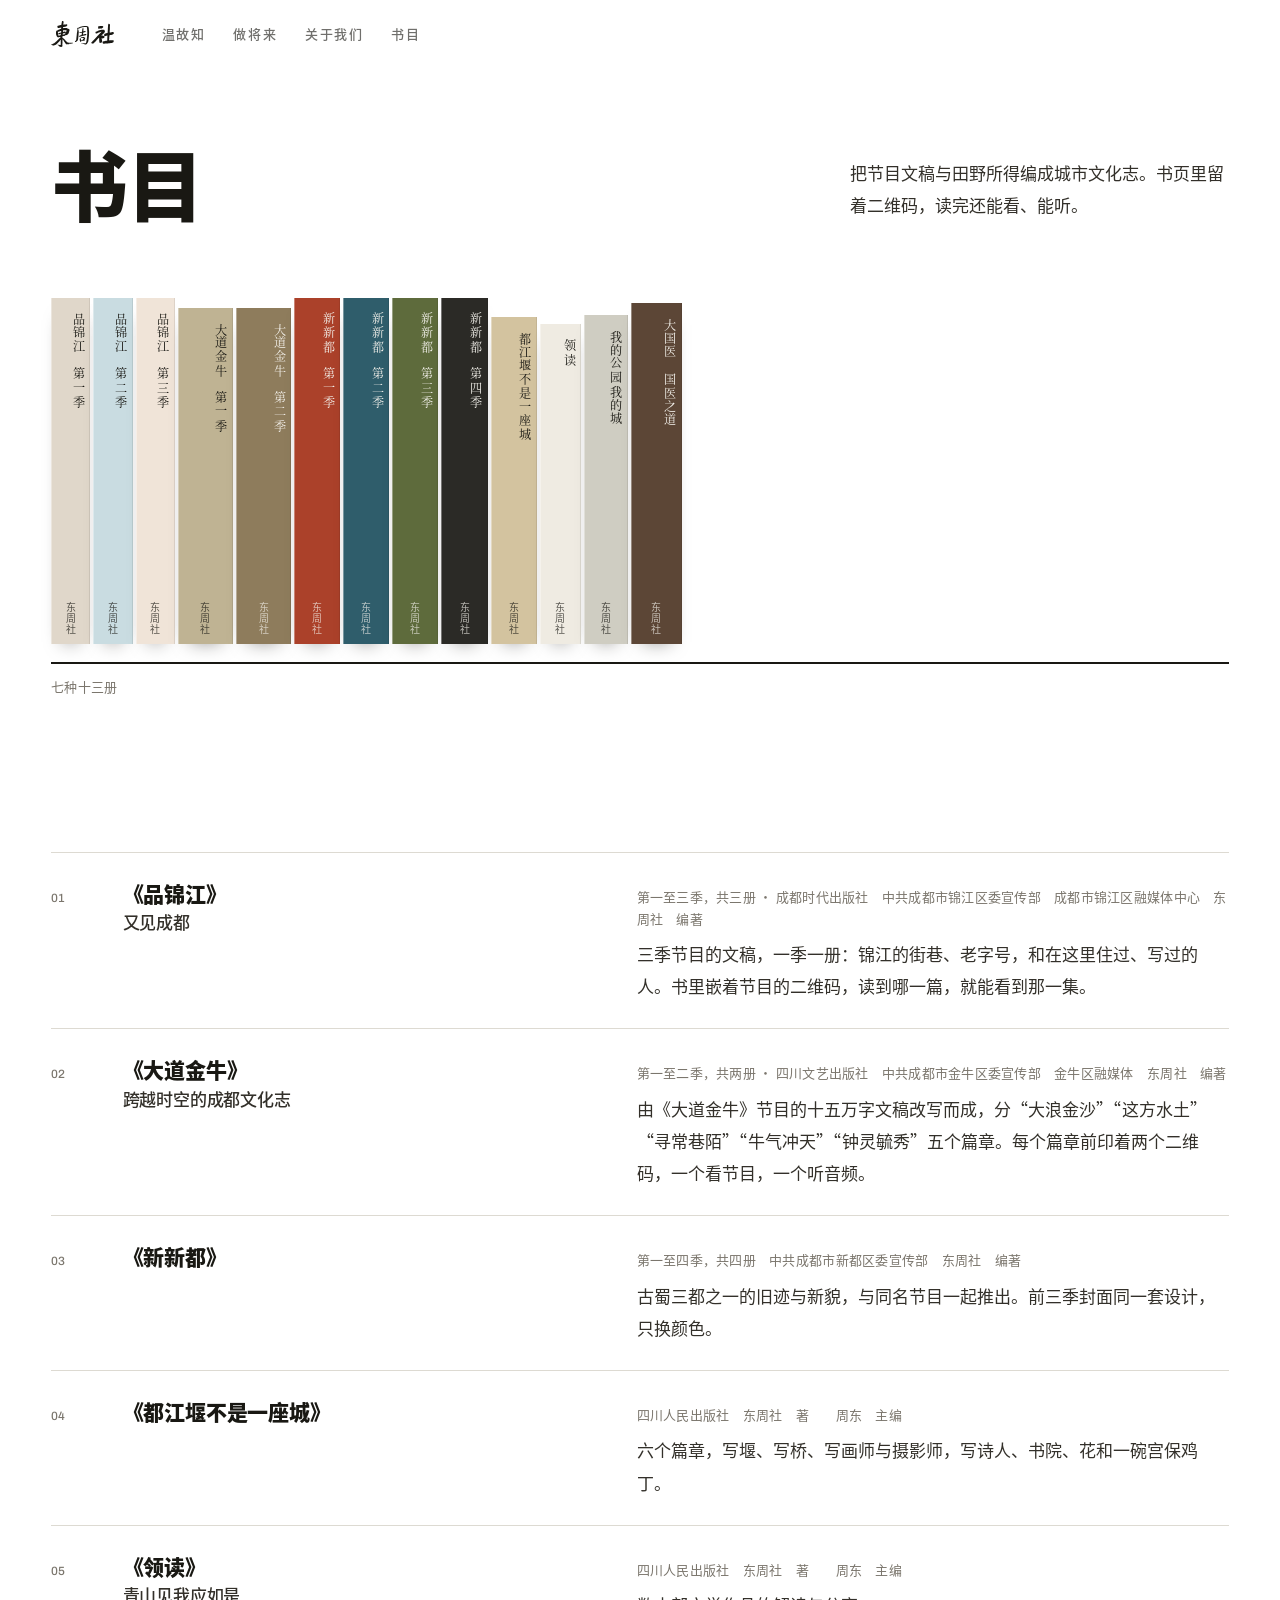
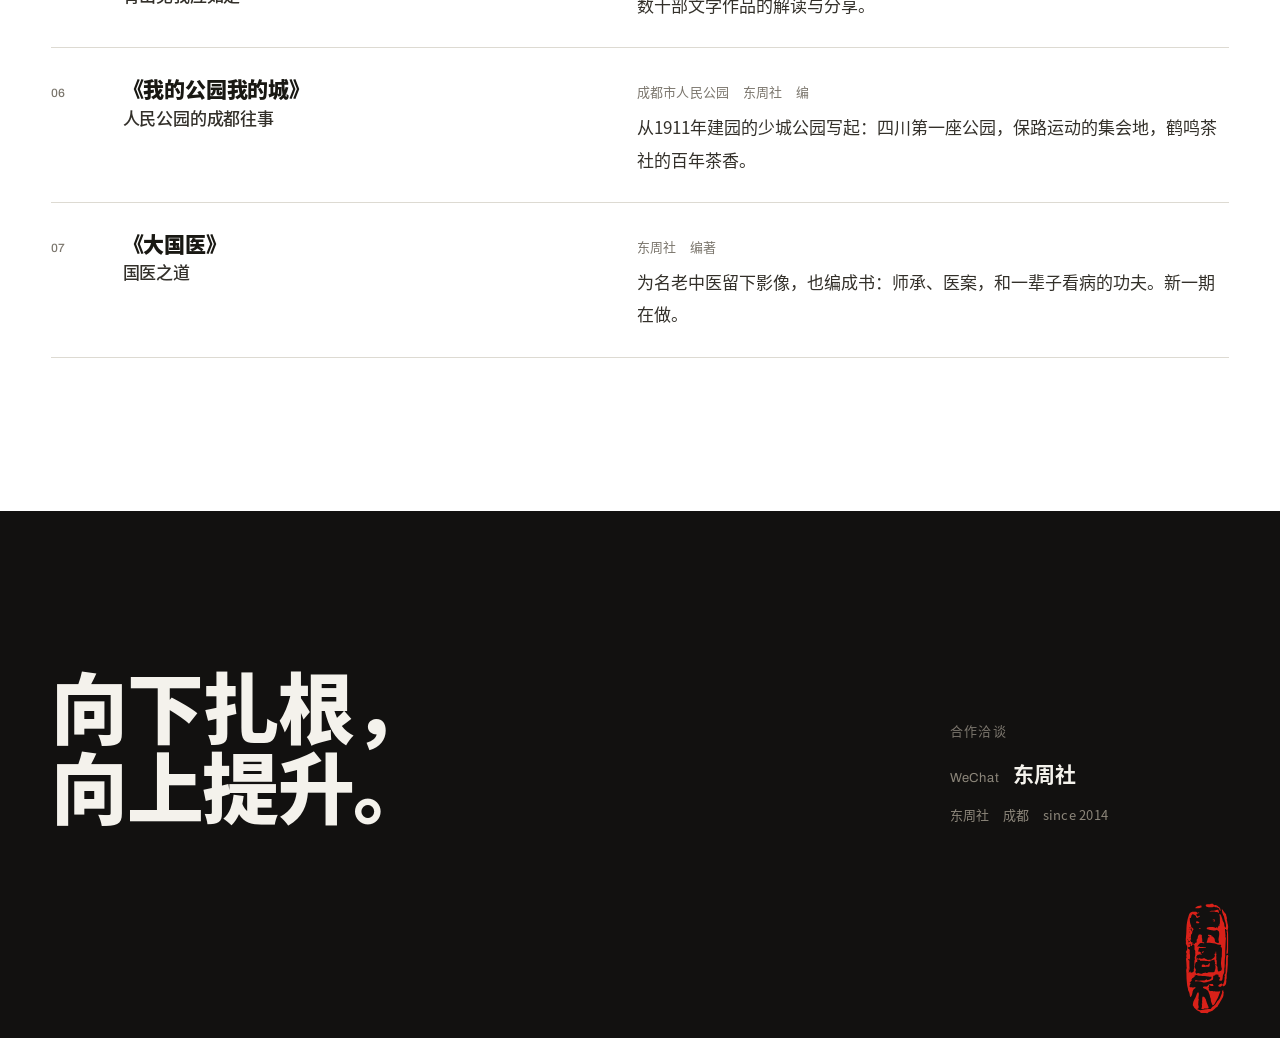
==== books.html @ 23a1ea49 "东周社网站" ====
<!doctype html>
<html lang="zh-Hans">
<head>
<meta charset="utf-8">
<meta name="viewport" content="width=device-width, initial-scale=1, viewport-fit=cover">
<meta name="robots" content="noindex, nofollow">
<meta name="theme-color" content="#FFFFFF">
<title>东周社 · 书目</title>
<meta name="description" content="东周社编著、出版的城市文化志与读本。">
<link rel="preload" href="assets/fonts/dzs-sans-900.woff2" as="font" type="font/woff2" crossorigin>
<link rel="preload" href="assets/fonts/dzs-sans-400.woff2" as="font" type="font/woff2" crossorigin>
<link rel="stylesheet" href="assets/css/bai.css">
<script>if (!matchMedia("(prefers-reduced-motion: reduce)").matches) document.documentElement.classList.add("m");</script>
<script src="assets/js/lenis.min.js" defer></script>
<script src="assets/js/bai.js" defer></script>
<script src="assets/js/lightbox.js" defer></script>
</head>
<body>
<a class="skip" href="#main">跳到正文</a>
<header class="nav" data-tone="light">
  <a class="nav__brand" href="index.html#top" aria-label="东周社，回到页首"><img src="assets/img/logo/dzs-zi.svg" alt="" width="77" height="32"></a>
  <nav class="nav__menu" aria-label="板块">
    <a href="index.html#wengu" data-to="wengu">温故知</a>
    <a href="index.html#zuo" data-to="zuo">做将来</a>
    <a href="index.html#about" data-to="about">关于我们</a>
    <a href="books.html" data-to="books" aria-current="true">书目</a>
  </nav>
</header>
<main id="main" class="page">
<header class="sh wrap"><h1 class="sh__title" data-split data-r>书目</h1><p class="sh__lead" data-r>把节目文稿与田野所得编成城市文化志。书页里留着二维码，读完还能看、能听。</p></header>
<div class="shelf wrap" data-r><div class="shelf__row"><a class="spine spine--ink" href="#b01" style="--c:#E0D7CA;--w:34;--h:300" title="品锦江　第一季"><span class="spine__title">品锦江　第一季</span><span class="spine__pub">东周社</span></a><a class="spine spine--ink" href="#b01" style="--c:#C9DCE1;--w:34;--h:300" title="品锦江　第二季"><span class="spine__title">品锦江　第二季</span><span class="spine__pub">东周社</span></a><a class="spine spine--ink" href="#b01" style="--c:#F0E4D8;--w:34;--h:300" title="品锦江　第三季"><span class="spine__title">品锦江　第三季</span><span class="spine__pub">东周社</span></a><a class="spine spine--ink" href="#b02" style="--c:#BFB393;--w:48;--h:292" title="大道金牛　第一季"><span class="spine__title">大道金牛　第一季</span><span class="spine__pub">东周社</span></a><a class="spine spine--paper" href="#b02" style="--c:#8E7C5C;--w:48;--h:292" title="大道金牛　第二季"><span class="spine__title">大道金牛　第二季</span><span class="spine__pub">东周社</span></a><a class="spine spine--paper" href="#b03" style="--c:#AB412A;--w:40;--h:300" title="新新都　第一季"><span class="spine__title">新新都　第一季</span><span class="spine__pub">东周社</span></a><a class="spine spine--paper" href="#b03" style="--c:#2F5D6B;--w:40;--h:300" title="新新都　第二季"><span class="spine__title">新新都　第二季</span><span class="spine__pub">东周社</span></a><a class="spine spine--paper" href="#b03" style="--c:#5E6B3C;--w:40;--h:300" title="新新都　第三季"><span class="spine__title">新新都　第三季</span><span class="spine__pub">东周社</span></a><a class="spine spine--paper" href="#b03" style="--c:#2B2A26;--w:40;--h:300" title="新新都　第四季"><span class="spine__title">新新都　第四季</span><span class="spine__pub">东周社</span></a><a class="spine spine--ink" href="#b04" style="--c:#D3C39F;--w:40;--h:284" title="都江堰不是一座城"><span class="spine__title">都江堰不是一座城</span><span class="spine__pub">东周社</span></a><a class="spine spine--ink" href="#b05" style="--c:#EFEBE2;--w:36;--h:278" title="领读"><span class="spine__title">领读</span><span class="spine__pub">东周社</span></a><a class="spine spine--ink" href="#b06" style="--c:#CFCDC2;--w:38;--h:286" title="我的公园我的城"><span class="spine__title">我的公园我的城</span><span class="spine__pub">东周社</span></a><a class="spine spine--paper" href="#b07" style="--c:#5C4636;--w:44;--h:296" title="大国医　国医之道"><span class="spine__title">大国医　国医之道</span><span class="spine__pub">东周社</span></a></div><p class="shelf__cap note">七种十三册</p></div>
<ol class="entries wrap"><li class="entry" id="b01" data-r>
  <p class="entry__no">01</p>
  <h2 class="entry__title">《品锦江》<span class="entry__sub">又见成都</span></h2>
  <div class="entry__text"><p class="note">第一至三季，共三册 · 成都时代出版社　中共成都市锦江区委宣传部　成都市锦江区融媒体中心　东周社　编著</p><p class="entry__body">三季节目的文稿，一季一册：锦江的街巷、老字号，和在这里住过、写过的人。书里嵌着节目的二维码，读到哪一篇，就能看到那一集。</p></div>
</li><li class="entry" id="b02" data-r>
  <p class="entry__no">02</p>
  <h2 class="entry__title">《大道金牛》<span class="entry__sub">跨越时空的成都文化志</span></h2>
  <div class="entry__text"><p class="note">第一至二季，共两册 · 四川文艺出版社　中共成都市金牛区委宣传部　金牛区融媒体　东周社　编著</p><p class="entry__body">由《大道金牛》节目的十五万字文稿改写而成，分“大浪金沙”“这方水土”“寻常巷陌”“牛气冲天”“钟灵毓秀”五个篇章。每个篇章前印着两个二维码，一个看节目，一个听音频。</p></div>
</li><li class="entry" id="b03" data-r>
  <p class="entry__no">03</p>
  <h2 class="entry__title">《新新都》</h2>
  <div class="entry__text"><p class="note">第一至四季，共四册　中共成都市新都区委宣传部　东周社　编著</p><p class="entry__body">古蜀三都之一的旧迹与新貌，与同名节目一起推出。前三季封面同一套设计，只换颜色。</p></div>
</li><li class="entry" id="b04" data-r>
  <p class="entry__no">04</p>
  <h2 class="entry__title">《都江堰不是一座城》</h2>
  <div class="entry__text"><p class="note">四川人民出版社　东周社　著　　周东　主编</p><p class="entry__body">六个篇章，写堰、写桥、写画师与摄影师，写诗人、书院、花和一碗宫保鸡丁。</p></div>
</li><li class="entry" id="b05" data-r>
  <p class="entry__no">05</p>
  <h2 class="entry__title">《领读》<span class="entry__sub">青山见我应如是</span></h2>
  <div class="entry__text"><p class="note">四川人民出版社　东周社　著　　周东　主编</p><p class="entry__body">数十部文学作品的解读与分享。</p></div>
</li><li class="entry" id="b06" data-r>
  <p class="entry__no">06</p>
  <h2 class="entry__title">《我的公园我的城》<span class="entry__sub">人民公园的成都往事</span></h2>
  <div class="entry__text"><p class="note">成都市人民公园　东周社　编</p><p class="entry__body">从1911年建园的少城公园写起：四川第一座公园，保路运动的集会地，鹤鸣茶社的百年茶香。</p></div>
</li><li class="entry" id="b07" data-r>
  <p class="entry__no">07</p>
  <h2 class="entry__title">《大国医》<span class="entry__sub">国医之道</span></h2>
  <div class="entry__text"><p class="note">东周社　编著</p><p class="entry__body">为名老中医留下影像，也编成书：师承、医案，和一辈子看病的功夫。新一期在做。</p></div>
</li></ol>
</main>
<footer class="end tone-ink" id="end" data-section="end" data-tone="dark">
  <div class="wrap end__grid">
    <p class="end__line" data-split data-r>向下扎根，<br>向上提升。</p>
    <div class="end__contact" data-r>
      <p class="reg__k">合作洽谈</p>
      <p class="end__wechat"><span class="latin">WeChat</span><b>东周社</b></p>
      <p class="note">东周社　成都　since 2014</p>
    </div>
    <img class="end__seal" src="assets/img/logo/dzs-seal.svg" alt="东周社印" width="337" height="852" data-r>
  </div>
</footer>
<template id="r-dufu"><div class="reader__text"><p class="latin sh__no">04</p><p class="reader__title">行走杜甫</p><p>沿着杜甫一生走过的路：长安、洛阳、秦州、同谷、成都、夔州，一直到湖湘。</p><p>周东带着自己读了多年的杜甫上路，让道路、地形、史料和路上遇见的人来回答他，有时也难住他。诗句在这里是证词，要拿到现场去对质。我们想遇见的，是一个还没有被写成“诗圣”的人：拖家带口，在乱世里找活路，一路走，一路写。</p></div></template>
<template id="r-mengchang"><div class="reader__text"><p class="latin sh__no">05</p><p class="reader__title">巴蜀人物志 · 第一部《孟昶》</p><p>一次讲一位巴蜀人物。人物和史料是真的，逐条分级；故事按戏来写。</p><p>广政二十七年（964）除夕，孟昶嫌学士拟的桃符词不够工整，亲笔写下这一副。后人常把它当作最早的一副春联。宋人修史时，这句过年的吉祥话成了亡国的谶语。剧就从这里开始：记录是谁写的。</p><p>正史里的孟昶是降王，是奢靡之君。我们想讲另一个孟昶：他没有拿百姓的性命去换一个王朝的体面。被押往汴梁那天，成都百姓沿路相送。</p><p class="reader__title">放弃需要勇气。</p></div></template>
<template id="r-zhoudong"><div class="reader__text"><p class="reader__title">周东</p><p>从警十年，在新闻媒体一线三十一载。上世纪九十年代初加入成都电视台，做过主持人、记者、编导与总制片人，参与创办《今晚800》《新闻背景》《平安成都》《红绿灯》等栏目。三十多年里，他在演播室与田野之间，与众多学者、作家、艺术家对谈。东周社做内容的方法，就从这里来。</p><p class="note">社会职务（选）：四川省人民政府文史研究馆特约研究院馆员 · 中国电视艺术家协会主持人专委会副会长 · 四川省传统文化促进会副会长 · 草堂书院特聘专家 · 成都阅读协会副会长 · 四川师范大学、四川传媒学院客座教授</p></div></template>
<dialog class="reader" aria-label="全文"><button class="reader__close" type="button" aria-label="关闭">×</button><div class="reader__content"></div></dialog>
<dialog class="lightbox" aria-label="大图">
  <div class="lightbox__stage"></div>
  <div class="lightbox__meta"><p class="lightbox__cap"></p><p class="lightbox__src note"></p><p class="lightbox__count latin"></p></div>
  <button class="lightbox__btn lightbox__close" type="button" aria-label="关闭">×</button>
  <button class="lightbox__btn lightbox__prev" type="button" aria-label="上一张">←</button>
  <button class="lightbox__btn lightbox__next" type="button" aria-label="下一张">→</button>
</dialog>
</body>
</html>
---- assets/css/bai.css ----
@font-face { font-family: "DZS Sans"; src: url("../fonts/dzs-sans-900.woff2") format("woff2"); font-weight: 900; font-display: swap; }
@font-face { font-family: "DZS Sans"; src: url("../fonts/dzs-sans-700.woff2") format("woff2"); font-weight: 700; font-display: swap; }
@font-face { font-family: "DZS Sans"; src: url("../fonts/dzs-sans-500.woff2") format("woff2"); font-weight: 500; font-display: swap; }
@font-face { font-family: "DZS Sans"; src: url("../fonts/dzs-sans-400.woff2") format("woff2"); font-weight: 400; font-display: swap; }
@font-face { font-family: "DZS Serif"; src: url("../fonts/dzs-serif-400.woff2") format("woff2"); font-weight: 400; font-display: swap; }
@font-face { font-family: "Archivo"; src: url("../fonts/archivo.woff2") format("woff2-variations"); font-weight: 100 900; font-stretch: 62% 125%; font-display: swap; }


:root {
  color-scheme: light;
  --bg: #FFFFFF; --bg-2: #F1F0EC; --ink: #191813; --ink-2: #33302A; --gray: #7B766D; --line: #DDDAD2;
  --zhu: #D14418; --zhu-2: #EE7A5C;
  --d-bg: #121110; --d-bg-2: #1C1A17; --d-fg: #F4F2EC; --d-fg-2: #C9C4B8; --d-gray: #8C867A; --d-line: #2E2B26;

  --sans: "DZS Sans", "Noto Sans SC", "PingFang SC", "Microsoft YaHei", system-ui, sans-serif;
  --serif: "DZS Serif", "Noto Serif SC", "Songti SC", serif;
  --latin: "Archivo", "Helvetica Neue", Arial, sans-serif;

  --fs-mega: clamp(3.5rem, 11vw, 11.5rem);
  --fs-huge: clamp(2.5rem, 6vw, 6rem);
  --fs-big: clamp(1.75rem, 3.2vw, 3.25rem);
  --fs-sub: clamp(1.125rem, 1rem + .4vw, 1.3125rem);
  --fs-body: 1.0625rem;
  --fs-note: .8125rem;

  --cols: 12; --gap: clamp(16px, 1.6vw, 24px); --edge: clamp(20px, 4vw, 64px);
  --sp: clamp(96px, 12vw, 176px); --sp-2: clamp(48px, 6vw, 96px); --sp-3: 24px;
  --nav-h: 68px;
  --ease: cubic-bezier(.22, .61, .24, 1); --ease-out: cubic-bezier(.16, 1, .3, 1); --ease-io: cubic-bezier(.76, 0, .24, 1);
}
*, *::before, *::after { box-sizing: border-box; }
html { -webkit-text-size-adjust: 100%; scroll-padding-top: var(--nav-h); }
body { margin: 0; background: var(--bg); color: var(--ink); font: var(--fs-body) / 1.9 var(--sans); -webkit-font-smoothing: antialiased; overflow-x: clip; }
h1, h2, h3, h4, p, figure, blockquote, ol, ul, dl, dd, dt { margin: 0; }
ol, ul { padding: 0; list-style: none; }
img, svg, picture { display: block; max-width: 100%; }
img { height: auto; }
button { font: inherit; color: inherit; background: none; border: 0; padding: 0; cursor: pointer; }
a { color: inherit; text-decoration: none; }
:focus-visible { outline: 2px solid var(--zhu); outline-offset: 3px; }
::selection { background: var(--zhu); color: #fff; }
.skip { position: fixed; left: 16px; top: 16px; z-index: 100; padding: 8px 16px; background: var(--zhu); color: #fff; transform: translateY(-200%); }
.skip:focus { transform: none; }
.wrap { width: min(100% - 2 * var(--edge), 1600px); margin-inline: auto; }
.g { display: grid; grid-template-columns: repeat(var(--cols), minmax(0, 1fr)); column-gap: var(--gap); }
.latin { font-family: var(--latin); font-variation-settings: "wdth" 100; letter-spacing: .06em; font-variant-numeric: tabular-nums; }
.hero__words, .sh__title, .idx__name, .place__name h3, .product__quote, .person__name, .space__title, .end__line, .ddq__title, .salon__title, .book__title { font-feature-settings: "halt"; text-spacing-trim: space-first; }
.note { font-size: var(--fs-note); line-height: 1.7; color: var(--gray); letter-spacing: .02em; }
.mark { font-size: var(--fs-note); font-weight: 500; letter-spacing: .12em; color: var(--zhu); }
.more { position: relative; display: inline-block; padding-bottom: 2px; font-size: var(--fs-note); font-weight: 500; letter-spacing: .1em; line-height: 1.6; white-space: nowrap; }
.more::after { content: "→"; margin-left: 8px; display: inline-block; transition: transform .4s var(--ease-out); }
.more:hover { color: var(--zhu); }
.more:hover::after { transform: translateX(6px); }
.more[aria-disabled="true"] { opacity: .4; pointer-events: none; }
.zoom { cursor: zoom-in; display: block; }


.tone-ink { background: var(--d-bg); color: var(--d-fg); }
.tone-ink .note { color: var(--d-gray); }
.tone-ink .more:hover, .tone-ink .mark { color: var(--zhu-2); }
.tone-ink ::selection { background: var(--zhu-2); color: var(--d-bg); }


.nav { position: fixed; left: 0; right: 0; top: 0; z-index: 80; height: var(--nav-h); padding-inline: var(--edge); display: flex; align-items: center; gap: 40px; color: var(--ink); transition: color .4s var(--ease), background-color .4s var(--ease); }
.nav::before { content: ""; position: absolute; inset: 0; z-index: -1; background: color-mix(in srgb, var(--bg) 82%, transparent); -webkit-backdrop-filter: blur(16px) saturate(1.2); backdrop-filter: blur(16px) saturate(1.2); opacity: 0; transition: opacity .4s var(--ease); }
.nav[data-scrolled="true"]::before { opacity: 1; }
.nav__brand img { height: 26px; width: auto; transition: filter .4s var(--ease), opacity .4s var(--ease); }
.nav[data-hero="true"] .nav__brand img { opacity: 0; }
.nav__menu { display: flex; gap: 28px; margin-left: 8px; }
.nav__menu a { font-size: var(--fs-note); font-weight: 500; letter-spacing: .12em; opacity: .62; transition: opacity .3s; }
.nav__menu a:hover, .nav__menu a[aria-current="true"] { opacity: 1; }
.nav[data-tone="dark"] { color: var(--d-fg); }
.nav[data-tone="dark"]::before { background: color-mix(in srgb, var(--d-bg) 80%, transparent); }
.nav[data-tone="dark"] .nav__brand img { filter: invert(94%) sepia(6%) saturate(301%) hue-rotate(5deg); }
@media (max-width: 720px) { .nav { gap: 16px; } .nav__menu { gap: 14px; } .nav__menu a { letter-spacing: .04em; } }


.m [data-r] { opacity: 0; transform: translateY(28px); transition: opacity .9s var(--ease-out), transform 1.1s var(--ease-out); transition-delay: calc(var(--i, 0) * 90ms); }
.m [data-r].in { opacity: 1; transform: none; }

.m [data-split] .ch { display: inline-block; transform: translateY(125%); transition: transform 1.1s var(--ease-out); transition-delay: calc(var(--i, 0) * 45ms + var(--d0, 0ms)); }
.m [data-split] .ln { display: block; clip-path: inset(-.2em -.6em -.1em -.1em); }
.m [data-split].in .ln { clip-path: none; transition: clip-path 0s 1.6s; }
.m [data-split].in .ch { transform: none; }


.hero { position: relative; min-height: 100svh; display: grid; grid-template-rows: 1fr auto; padding: calc(var(--nav-h) + 6vh) var(--edge) var(--sp-3); }
.hero__words { align-self: center; font-weight: 900; font-size: var(--fs-mega); line-height: 1.04; letter-spacing: -.02em; display: grid; }
.hero__words .w { display: block; }
.hero__words .w:nth-child(2) { padding-left: 1.05em; }
.hero__words em { font-style: normal; color: var(--zhu); }
.hero__foot { display: grid; grid-template-columns: minmax(0, 3fr) minmax(0, 6fr); gap: var(--gap); align-items: end; padding-top: var(--sp-3); border-top: 1px solid var(--line); }
.hero__who { display: grid; gap: 10px; }
.hero__mark { width: min(160px, 40vw); }
.hero__who .latin { font-size: var(--fs-note); color: var(--gray); }
.hero__what { font-size: var(--fs-sub); line-height: 1.7; font-weight: 400; color: var(--ink-2); max-width: 24em; }
.m .hero__foot { animation: rise 1.2s 1.1s var(--ease-out) both; }
@keyframes rise { from { opacity: 0; transform: translateY(16px); } to { opacity: 1; transform: none; } }
@media (max-width: 900px) { .hero__foot { grid-template-columns: 1fr; } }


.idx { position: relative; padding: var(--sp-2) 0 var(--sp); }
.idx__head { margin-bottom: var(--sp-2); }
.idx__lead { max-width: 30em; font-size: var(--fs-sub); line-height: 1.75; font-weight: 400; color: var(--ink-2); }
.idx__lead b { font-weight: 900; color: var(--ink); }
.idx__list li a { display: grid; grid-template-columns: minmax(0, 1fr) minmax(0, 1.4fr); gap: var(--gap); align-items: baseline; padding: 22px 0; border-top: 1px solid var(--line); transition: color .3s; }
.idx__list li:last-child a { border-bottom: 1px solid var(--line); }
.idx__no { font-size: var(--fs-note); color: var(--gray); font-variation-settings: "wdth" 115; font-weight: 700; }
.idx__name { font-weight: 700; font-size: var(--fs-big); line-height: 1.15; letter-spacing: -.01em; transition: transform .5s var(--ease-out), color .3s; transform-origin: left; }
.idx__desc { color: var(--gray); font-size: var(--fs-body); }
.idx__list li a:hover .idx__name { transform: translateX(12px); color: var(--zhu); }
.idx__preview { position: fixed; z-index: 70; width: clamp(140px, 14vw, 220px); aspect-ratio: 3 / 4; pointer-events: none; opacity: 0; transform: translate(-50%, -50%) scale(.92) rotate(-2deg); transition: opacity .35s var(--ease), transform .5s var(--ease-out); overflow: hidden; background: var(--bg-2); box-shadow: 0 30px 60px -30px rgb(0 0 0 / .45); }
.idx__preview.is-on { opacity: 1; transform: translate(-50%, -50%) rotate(0); }
.idx__preview img { width: 100%; height: 100%; object-fit: cover; }
@media (max-width: 900px) { .idx__list li a { grid-template-columns: 1fr; gap: 4px; } .idx__preview { display: none; } }
@media (hover: none) { .idx__preview { display: none; } }


.sh { display: grid; grid-template-columns: repeat(var(--cols), minmax(0, 1fr)); column-gap: var(--gap); row-gap: 16px; align-items: end; padding-top: var(--sp); padding-bottom: var(--sp-2); }
.sh__no { font-size: 12px; color: var(--gray); font-weight: 500; }
.sh .sh__no { grid-column: 1 / span 2; align-self: start; }
.sh__title { grid-column: 1 / span 8; font-weight: 900; font-size: var(--fs-huge); line-height: 1; letter-spacing: -.02em; text-wrap: balance; }
.sh__lead { grid-column: 9 / span 4; font-size: var(--fs-body); line-height: 1.9; color: var(--ink-2); text-wrap: pretty; }
.tone-ink .sh__lead { color: var(--d-fg-2); }
.sh__tags { grid-column: 1 / span 8; display: flex; gap: 20px; align-items: center; }
@media (max-width: 900px) { .sh__title, .sh__lead, .sh__tags { grid-column: 1 / -1; } }


.place { display: grid; grid-template-columns: repeat(var(--cols), minmax(0, 1fr)); column-gap: var(--gap); row-gap: var(--sp-3); padding: var(--sp-2) 0; border-top: 1px solid var(--line); align-items: start; }
.place__name { grid-column: 1 / span 5; grid-row: 1; display: flex; align-items: baseline; gap: 16px; }
.place__no { font-size: 12px; font-weight: 500; color: var(--gray); }
.place__name h3 { font-weight: 900; font-size: var(--fs-big); line-height: 1; letter-spacing: -.02em; }
.place__quote { grid-column: 1 / span 5; grid-row: 2; font-family: var(--serif); font-size: var(--fs-sub); line-height: 1.8; color: var(--ink-2); display: grid; gap: 6px; max-width: 22em; }
.place__quote cite { font-style: normal; font-family: var(--sans); font-size: var(--fs-note); color: var(--gray); letter-spacing: .06em; }
.place__text { grid-column: 1 / span 5; grid-row: 3; display: grid; gap: 1em; max-width: 34em; }
.plate { grid-column: 6 / span 7; grid-row: 1 / span 3; position: relative; container: plate / inline-size; aspect-ratio: 1418 / 1120; overflow: hidden; }
@media (max-width: 900px) {
  .place__name, .place__quote, .place__text, .plate { grid-column: 1 / -1; }
  .place__name { grid-row: 1; } .plate { grid-row: 2; } .place__quote { grid-row: 3; } .place__text { grid-row: 4; }
}

.plate__t3 { --u: calc(100cqw / 1418); position: absolute; inset: 0; perspective: calc(1700 * var(--u)); perspective-origin: 50% 45%; }
.plate__world { --e: var(--pe, 1); --k: calc(1 - var(--e)); position: absolute; inset: 0; transform-style: preserve-3d; transform-origin: 50% 55%;
  transform: translate3d(calc(var(--tx0, 0) * var(--k) * var(--u)), calc(var(--ty0, 0) * var(--k) * var(--u)), calc(var(--tz0, 0) * var(--k) * var(--u))) rotateX(calc(var(--rx0, 0) * var(--k) * 1deg)) rotateY(calc(var(--ry0, 0) * var(--k) * 1deg)) rotateZ(calc(var(--rz0, 0) * var(--k) * 1deg)); }
.plate__world i, .plate__world b { position: absolute; left: 0; top: 0; font-style: normal; font-weight: 400; font-family: var(--serif); line-height: 1; white-space: nowrap; font-size: calc(var(--s) * var(--u)); color: var(--ink);
  transform: translate3d(calc(var(--x) * var(--u) - 50%), calc(var(--y) * var(--u) - 50%), calc((var(--z, 0) * var(--k) + (1 - var(--a, 1)) * 90) * var(--u))) rotateY(calc(var(--ry0, 0) * var(--k) * var(--bb, 0) * -1deg)) rotateX(calc(var(--rx0, 0) * var(--k) * var(--bb, 0) * -1deg)) rotate(var(--r, 0deg));
  opacity: calc(var(--o, 1) * var(--a, 1)); }
.plate__world .w3 { font-weight: 300; } .plate__world .w7 { font-weight: 700; }
.plate__world b { width: calc(var(--s) * var(--u)); height: calc(var(--s) * var(--u)); }
.plate__world .m-dot { border-radius: 50%; }
.plate__world .m-diamond { --r: 45deg; width: calc(var(--s) * .7071 * var(--u)); height: calc(var(--s) * .7071 * var(--u)); }


.relic { padding-bottom: var(--sp); }
.works { display: grid; grid-template-columns: repeat(4, minmax(0, 1fr)); gap: var(--gap); row-gap: var(--sp-2); }
.work { display: grid; gap: 12px; align-content: start; }
.work__poster { perspective: 900px; margin-bottom: 8px; }
.work__poster .zoom { transform-style: preserve-3d; transition: transform .8s var(--ease-out); }
.work__poster img { width: 100%; aspect-ratio: 3 / 4; object-fit: cover; }
.work__title { font-weight: 900; font-size: var(--fs-sub); line-height: 1.3; }
.work__body { color: var(--ink-2); font-size: var(--fs-body); }
.abroad { display: grid; grid-template-columns: repeat(var(--cols), minmax(0, 1fr)); column-gap: var(--gap); row-gap: var(--sp-3); margin-top: var(--sp-2); padding-top: var(--sp-2); border-top: 1px solid var(--line); align-items: end; }
.abroad__poster { grid-column: 1 / span 3; perspective: 900px; }
.abroad__poster .zoom { transform-style: preserve-3d; transition: transform .8s var(--ease-out); }
.abroad__poster img { width: 100%; aspect-ratio: 3 / 4; object-fit: cover; }
.abroad__text { grid-column: 5 / span 5; display: grid; gap: 12px; padding-bottom: 8px; }
@media (max-width: 900px) { .abroad__poster { grid-column: 1 / span 6; } .abroad__text { grid-column: 1 / -1; } }
@media (max-width: 560px) { .abroad__poster { grid-column: 1 / -1; } }
.also { margin-top: var(--sp-2); padding-top: var(--sp-3); border-top: 1px solid var(--line); display: grid; grid-template-columns: 2fr 8fr 2fr; gap: var(--gap); align-items: start; }
.also__label { font-size: var(--fs-note); letter-spacing: .14em; color: var(--gray); }
.also__rows { display: grid; gap: 6px; }
.also__row { display: grid; grid-template-columns: 3em 1fr; gap: 16px; }
.also__k { color: var(--gray); font-size: var(--fs-note); line-height: 1.9; }
.also__v { color: var(--ink-2); }
.also .more { justify-self: end; }
@media (max-width: 900px) { .also { grid-template-columns: 1fr; } .also .more { justify-self: start; } }
.marquee { overflow: hidden; -webkit-mask-image: linear-gradient(to right, transparent, #000 6%, #000 94%, transparent); mask-image: linear-gradient(to right, transparent, #000 6%, #000 94%, transparent); }
.marquee__track { display: flex; gap: 48px; width: max-content; white-space: nowrap; will-change: transform; }
.m .marquee__track { animation: marquee var(--dur, 40s) linear infinite; }
.marquee:hover .marquee__track { animation-play-state: paused; }
@keyframes marquee { to { transform: translateX(calc(-1 * var(--w, 50%))); } }
@media (max-width: 1100px) { .works { grid-template-columns: repeat(2, minmax(0, 1fr)); } }
@media (max-width: 560px) { .works { grid-template-columns: 1fr; } }


.strip { position: relative; height: calc(100svh + var(--travel, 300vh)); }
.strip__stick { position: sticky; top: 0; height: 100svh; overflow: hidden; display: grid; grid-template-columns: 100%; grid-template-rows: auto 1fr; align-content: center; gap: 20px; padding-block: calc(var(--nav-h) + 8px) 24px; }
.strip__track { justify-self: start; }
.strip__head { display: flex; justify-content: space-between; align-items: baseline; }
.strip__count { font-size: var(--fs-body); font-weight: 500; color: var(--gray); }
.strip__count b { color: var(--ink); font-size: 1.5em; font-weight: 500; }
.strip__name { font-size: var(--fs-note); letter-spacing: .1em; color: var(--gray); }
.strip__track { --bh: min(calc(100svh - var(--nav-h) - 150px), 760px); display: flex; gap: var(--gap); align-items: stretch; width: max-content; padding-left: var(--edge); will-change: transform; }
.board { flex: none; width: calc(var(--bh) * 1200 / 2700); display: grid; gap: 10px; align-content: start; }
.board img { width: 100%; aspect-ratio: 1200 / 2700; box-shadow: 0 0 0 1px var(--line); }
.board__cap { font-size: var(--fs-note); color: var(--gray); line-height: 1.5; }
html:not(.m) .strip { height: auto; }
html:not(.m) .strip__stick { position: static; height: auto; }
html:not(.m) .strip__track { overflow-x: auto; width: auto; padding-right: var(--edge); }


.salon { display: grid; grid-template-columns: repeat(var(--cols), minmax(0, 1fr)); column-gap: var(--gap); padding: var(--sp) 0 var(--sp-2); align-items: start; }
.salon__head { grid-column: 1 / span 4; display: grid; gap: 14px; position: sticky; top: calc(var(--nav-h) + 24px); }
.salon__title { font-weight: 900; font-size: var(--fs-big); line-height: 1.15; letter-spacing: -.02em; }
.salon__body { color: var(--ink-2); }
.poems { --fs: clamp(16px, 1.3vw, 21px); --pitch: calc(var(--fs) * 1.95); grid-column: 5 / span 8; display: flex; flex-direction: row-reverse; justify-content: flex-start; gap: 40px; overflow-x: auto; padding-bottom: 16px; scrollbar-width: thin; scrollbar-color: var(--line) transparent; }
.poem { flex: none; writing-mode: vertical-rl; }
.sheet { display: block; height: calc(var(--fs) * 26); font-family: var(--serif); font-size: var(--fs); color: var(--ink-2); padding-inline: 0 12px; border-inline-end: 1px solid var(--line); }
.sheet .l { display: block; block-size: var(--pitch); line-height: var(--pitch); white-space: nowrap; letter-spacing: .08em; padding-inline: 1.2em .6em; }
.sheet__head { display: block; font-weight: 400; margin: 0; }
.sheet .sheet__title { font-family: var(--sans); font-weight: 900; font-size: 2em; color: var(--ink); letter-spacing: .02em; block-size: calc(var(--pitch) * 2); line-height: calc(var(--pitch) * 2); padding-inline-start: .3em; }
.sheet .sheet__sub { padding-inline-start: 4.2em; font-size: .8em; color: var(--gray); letter-spacing: .2em; }
.sheet .sheet__by { font-family: var(--sans); font-size: .62em; color: var(--gray); text-align: end; letter-spacing: .4em; }
.sheet__body em { font-style: normal; color: var(--zhu); }
.st { display: block; } .st + .st { margin-block-start: var(--pitch); }
.sheet__colophon { margin: 0; margin-block-start: var(--pitch); font-family: var(--sans); color: var(--gray); text-align: end; }
.sheet .sheet__colophon { font-size: .56em; letter-spacing: .4em; }
.sheet__colophon span + span { margin-inline-start: 2.4em; }
@media (max-width: 900px) { .salon__head, .poems { grid-column: 1 / -1; } .salon__head { position: static; } }


.wall { padding: var(--sp-2) 0 var(--sp); border-top: 1px solid var(--line); display: grid; grid-template-columns: repeat(var(--cols), minmax(0, 1fr)); column-gap: var(--gap); row-gap: var(--sp-3); }
.wall__head { grid-column: 1 / span 4; display: grid; gap: 6px; align-content: start; position: sticky; top: calc(var(--nav-h) + 24px); }
.wall__label { font-weight: 700; letter-spacing: .04em; }
.wall__rows { grid-column: 5 / span 8; display: grid; }
.wall__row { display: grid; grid-template-columns: 9em 1fr; gap: var(--gap); padding: 14px 0; border-top: 1px solid var(--line); }
.wall__row:last-child { border-bottom: 1px solid var(--line); }
.wall__k { font-size: var(--fs-note); color: var(--gray); line-height: 2; }
.wall__names { font-weight: 500; line-height: 2; color: var(--ink-2); }
@media (max-width: 900px) { .wall__head, .wall__rows { grid-column: 1 / -1; } .wall__head { position: static; } .wall__row { grid-template-columns: 1fr; gap: 2px; } }


.zuo__open { padding: var(--sp) 0 0; display: grid; gap: 20px; }
.zuo__word { font-weight: 900; font-size: var(--fs-huge); line-height: 1; letter-spacing: -.02em; }
.zuo__line { font-size: var(--fs-sub); color: var(--d-fg-2); max-width: 24em; }
.product { padding-bottom: var(--sp); }
.product__main { display: grid; grid-template-columns: repeat(var(--cols), minmax(0, 1fr)); column-gap: var(--gap); row-gap: var(--sp-3); align-items: end; margin-bottom: var(--sp-2); }
.product__poster { grid-column: 1 / span 5; }
.product__poster img { width: 100%; aspect-ratio: 3 / 4; object-fit: cover; }
.product__quote { grid-column: 7 / span 5; font-weight: 700; font-size: var(--fs-big); line-height: 1.3; letter-spacing: -.01em; display: grid; gap: 20px; padding-bottom: 8px; }
.product__quote span { display: block; font-weight: 400; font-size: var(--fs-body); line-height: 1.9; color: var(--d-fg-2); letter-spacing: 0; max-width: 30em; }
@media (max-width: 900px) { .product__poster, .product__quote { grid-column: 1 / -1; } }
.gallery { display: flex; gap: var(--gap); overflow-x: auto; padding-inline: max(var(--edge), (100vw - 1600px) / 2); padding-bottom: 20px; scroll-snap-type: x mandatory; scrollbar-width: none; cursor: grab; }
.gallery::-webkit-scrollbar { display: none; }
.gallery.is-dragging { scroll-snap-type: none; cursor: grabbing; }
.gallery.is-dragging a { pointer-events: none; }
.gallery > li { flex: none; width: clamp(200px, 22vw, 340px); scroll-snap-align: start; display: grid; gap: 12px; }
.gallery img { width: 100%; aspect-ratio: 3 / 4; object-fit: cover; transition: transform .8s var(--ease-out); -webkit-user-drag: none; }
.gallery li:hover img { transform: scale(1.03); }
.gallery__cap { font-size: var(--fs-note); color: var(--d-gray); }
.ddq { padding: var(--sp-2) 0 var(--sp); display: grid; grid-template-columns: minmax(0, 1fr); gap: 24px; }
.ddq__box { display: grid; grid-template-columns: auto 1fr; gap: 40px; align-items: center; padding: clamp(28px, 4vw, 56px); background: var(--d-fg); color: var(--ink); }
.ddq__box img { width: clamp(120px, 14vw, 200px); }
.ddq__title { font-weight: 900; font-size: var(--fs-big); line-height: 1; letter-spacing: -.02em; }
.ddq__box .latin { margin-top: 10px; font-size: var(--fs-note); letter-spacing: .2em; color: var(--gray); }
.ddq__lead { margin-top: 14px; font-size: var(--fs-sub); }
@media (max-width: 720px) { .ddq__box { grid-template-columns: 1fr; } }


.about { padding-bottom: var(--sp); }
.about .sh { padding-bottom: var(--sp-3); }
.person { display: grid; grid-template-columns: repeat(var(--cols), minmax(0, 1fr)); column-gap: var(--gap); row-gap: var(--sp-3); align-items: end; padding: var(--sp-2) 0; border-top: 1px solid var(--line); }
.person__photo { grid-column: 1 / span 7; }
.person__photo img { width: 100%; aspect-ratio: 1320 / 930; object-fit: cover; }
.person__text { grid-column: 9 / span 4; display: grid; gap: 14px; }
.person__name { font-weight: 900; font-size: var(--fs-big); line-height: 1; letter-spacing: -.02em; }
.reg__k { font-size: var(--fs-note); letter-spacing: .1em; color: var(--gray); }
.person__body { color: var(--ink-2); }
.rows > li { display: flex; justify-content: space-between; gap: 20px; padding: 10px 0; border-top: 1px solid var(--line); font-weight: 400; color: var(--ink-2); }
.rows > li:last-child { border-bottom: 1px solid var(--line); }
.rows > li .note { text-align: right; font-weight: 400; }
.space { display: grid; grid-template-columns: repeat(var(--cols), minmax(0, 1fr)); column-gap: var(--gap); row-gap: var(--sp-2); padding: var(--sp-2) 0; border-top: 1px solid var(--line); }
.space__head { grid-column: 1 / span 5; display: grid; gap: 12px; align-content: start; }
.space__title { font-weight: 900; font-size: var(--fs-big); line-height: 1.05; letter-spacing: -.02em; text-wrap: balance; }
.space__lead { font-size: var(--fs-sub); color: var(--ink-2); line-height: 1.7; }
.rooms { grid-column: 1 / -1; display: grid; grid-template-columns: repeat(3, minmax(0, 1fr)); gap: var(--gap); }
.room { display: grid; gap: 10px; }
.room img { width: 100%; aspect-ratio: 16 / 10; object-fit: cover; }
.room figcaption { display: grid; gap: 2px; }
.registry { display: grid; grid-template-columns: repeat(4, minmax(0, 1fr)); gap: var(--gap); padding-top: var(--sp-2); border-top: 1px solid var(--line); }
.registry > div { display: grid; gap: 14px; align-content: start; }
.registry .rows > li { flex-direction: column; gap: 0; }
.registry .rows > li .note { text-align: left; }
@media (max-width: 900px) { .person__photo, .person__text, .space__head { grid-column: 1 / -1; } .rooms { grid-template-columns: 1fr; } .registry { grid-template-columns: 1fr 1fr; } }
@media (max-width: 560px) { .registry { grid-template-columns: 1fr; } }


.end { padding: var(--sp) 0 var(--sp-3); }
.end__grid { display: grid; grid-template-columns: repeat(var(--cols), minmax(0, 1fr)); column-gap: var(--gap); row-gap: var(--sp-2); align-items: end; }
.end__line { grid-column: 1 / span 9; font-weight: 900; font-size: var(--fs-huge); line-height: 1.05; letter-spacing: -.02em; }
.end__contact { grid-column: 10 / span 3; display: grid; gap: 10px; }
.end__wechat { display: flex; gap: 14px; align-items: baseline; font-size: var(--fs-sub); }
.end__wechat .latin { font-size: var(--fs-note); color: var(--d-gray); }
.end__seal { grid-column: 12; grid-row: 2; width: 44px; justify-self: end; }
@media (max-width: 900px) { .end__line, .end__contact { grid-column: 1 / -1; } .end__seal { grid-column: 1; justify-self: start; } }


.reader { width: min(100% - 40px, 820px); max-height: calc(100dvh - 96px); margin: auto; padding: 48px clamp(24px, 6vw, 72px); border: 0; background: var(--bg); color: var(--ink); overflow: auto; }
.reader[open] { animation: pop .6s var(--ease-out); }
.reader::backdrop { background: rgb(18 17 16 / .78); -webkit-backdrop-filter: blur(8px); backdrop-filter: blur(8px); }
.reader__text { display: grid; gap: 18px; }
.reader__text p { color: var(--ink-2); }
.reader__title { font-weight: 900; font-size: var(--fs-big); line-height: 1.1; letter-spacing: -.02em; color: var(--ink); }
.reader__close { position: sticky; top: 0; float: right; margin: -24px -24px 0 0; width: 44px; height: 44px; border: 1px solid var(--line); border-radius: 50%; background: var(--bg); font-size: var(--fs-sub); line-height: 1; transition: transform .4s var(--ease-out); }
.reader__close:hover { transform: rotate(90deg); }
@keyframes pop { from { opacity: 0; transform: translateY(24px) scale(.98); } to { opacity: 1; transform: none; } }
.lightbox { width: 100vw; height: 100dvh; max-width: none; max-height: none; margin: 0; padding: 56px 40px 24px; border: 0; background: rgb(18 17 16 / .97); color: var(--d-fg); display: grid; grid-template-rows: minmax(0, 1fr) auto; gap: 20px; }
.lightbox:not([open]) { display: none; }
.lightbox[open] { animation: fade .4s var(--ease); }
@keyframes fade { from { opacity: 0; } to { opacity: 1; } }
.lightbox::backdrop { background: transparent; }
.lightbox__stage { min-height: 0; display: grid; place-items: center; }
.lightbox__stage picture, .lightbox__stage img { max-width: 100%; max-height: 100%; width: auto; height: auto; object-fit: contain; }
.lightbox__stage img { max-height: calc(100dvh - 180px); animation: pop .6s var(--ease-out); }
.lightbox__meta { width: min(100%, 680px); margin-inline: auto; text-align: center; }
.lightbox__cap { color: var(--d-fg-2); }
.lightbox__src, .lightbox__count { color: var(--d-gray); }
.lightbox__btn { position: absolute; display: grid; place-items: center; width: 48px; height: 48px; border: 1px solid var(--d-line); border-radius: 50%; background: transparent; color: var(--d-fg); font-size: var(--fs-sub); line-height: 1; }
.lightbox__btn:hover { color: var(--zhu-2); border-color: var(--zhu-2); }
.lightbox__close { top: 24px; right: 40px; }
.lightbox__prev { left: 24px; top: 50%; transform: translateY(-50%); }
.lightbox__next { right: 24px; top: 50%; transform: translateY(-50%); }
.lightbox[data-single="true"] .lightbox__prev, .lightbox[data-single="true"] .lightbox__next { display: none; }


.page { padding-top: var(--nav-h); padding-bottom: var(--sp); }
.page .sh { padding-top: var(--sp-2); padding-bottom: var(--sp-2); }
.shelf { --u: clamp(.72px, .09vw, 1.3px); padding-bottom: var(--sp); }
.shelf__row { display: flex; align-items: flex-end; gap: 3px; padding: 0 0 18px; border-bottom: 2px solid var(--ink); }
.spine { position: relative; display: block; width: calc(var(--w) * var(--u)); height: calc(var(--h) * var(--u)); background: var(--c); writing-mode: vertical-rl; text-orientation: mixed; font-feature-settings: "vert", "vrt2"; padding: 14px 0 10px; box-shadow: inset -1px 0 0 rgb(0 0 0 / .08), inset 1px 0 0 rgb(255 255 255 / .35), 0 10px 18px -12px rgb(25 24 19 / .5); transition: transform .5s var(--ease-out); }
.spine--ink { color: var(--ink); }
.spine--paper { color: var(--d-fg); }
.spine__title { display: block; font-family: var(--serif); font-weight: 400; font-size: clamp(.7rem, .95vw, 1rem); letter-spacing: .14em; white-space: nowrap; }
.spine__pub { position: absolute; bottom: 10px; left: 50%; transform: translateX(-50%); font-family: var(--sans); font-size: 10px; letter-spacing: .1em; opacity: .7; white-space: nowrap; }
.spine:hover { transform: translateY(-10px); }
.shelf__cap { margin-top: 12px; }
.entries { display: grid; }
.entry { display: grid; grid-template-columns: 3em minmax(0, 5fr) minmax(0, 6fr); column-gap: var(--gap); padding: 26px 0; border-top: 1px solid var(--line); align-items: baseline; }
.entry:last-child { border-bottom: 1px solid var(--line); }
.entry__no { font-family: var(--latin); font-size: 12px; color: var(--gray); font-weight: 500; }
.entry__title { font-weight: 900; font-size: var(--fs-sub); line-height: 1.4; letter-spacing: -.01em; display: grid; gap: 2px; }
.entry__sub { font-weight: 500; font-size: var(--fs-body); color: var(--ink-2); }
.entry__text { display: grid; gap: 8px; }
.entry__body { color: var(--ink-2); }
@media (max-width: 900px) {
  .shelf { --u: .62px; }
  .shelf__row { overflow-x: auto; scrollbar-width: none; }
  .entry { grid-template-columns: 1fr; gap: 8px; }
  .entry__no { display: none; }
}
@media (max-width: 560px) { .shelf { --u: .5px; } .spine { padding: 10px 0 8px; } .spine__pub { display: none; } }

@media (prefers-reduced-motion: reduce) { *, *::before, *::after { animation-duration: 0s !important; transition-duration: 0s !important; transition-delay: 0s !important; } }


@media (max-width: 720px) {
  :root { --sp: 72px; --sp-2: 40px; --fs-body: 1rem; }
  body { line-height: 1.85; }
  .hero { min-height: 86svh; padding-top: calc(var(--nav-h) + 4vh); }
  .hero__words .w:nth-child(2) { padding-left: .55em; }
  .hero__what { font-size: 1.0625rem; }
  .idx__lead { font-size: 1.0625rem; }
  .idx__list li a { padding: 18px 0; }
  .sh { row-gap: 10px; }
  .place { row-gap: 18px; }
  .place__text { max-width: none; }
  .place__quote { font-size: 1.0625rem; }
  .strip { height: auto; }
  .strip__stick { position: static; height: auto; overflow: visible; display: grid; gap: 14px; padding-block: 0; }
  .strip__track { --bh: 60svh; width: auto; max-width: 100%; min-width: 0; justify-self: stretch; overflow-x: auto; scroll-snap-type: x mandatory; padding-right: var(--edge); scrollbar-width: none; transform: none !important; }
  .strip__track::-webkit-scrollbar { display: none; }
  .board { scroll-snap-align: center; }
  .strip__count { display: none; }
  .poems { --fs: 15px; gap: 28px; }
  .sheet { height: calc(var(--fs) * 24); }
  .gallery > li { width: 64vw; }
  .product__quote { font-size: 1.5rem; line-height: 1.45; }
  .abroad { row-gap: 16px; }
  .ddq__box { padding: 24px; gap: 20px; }
  .ddq__title { font-size: 2rem; }
  .rows > li { flex-direction: column; gap: 2px; }
  .rows > li .note { text-align: left; }
  .end { padding-top: var(--sp); }
  .end__line { font-size: 2.4rem; }
  .reader { padding: 40px 20px; }
  .lightbox { padding: 56px 16px 20px; }
}
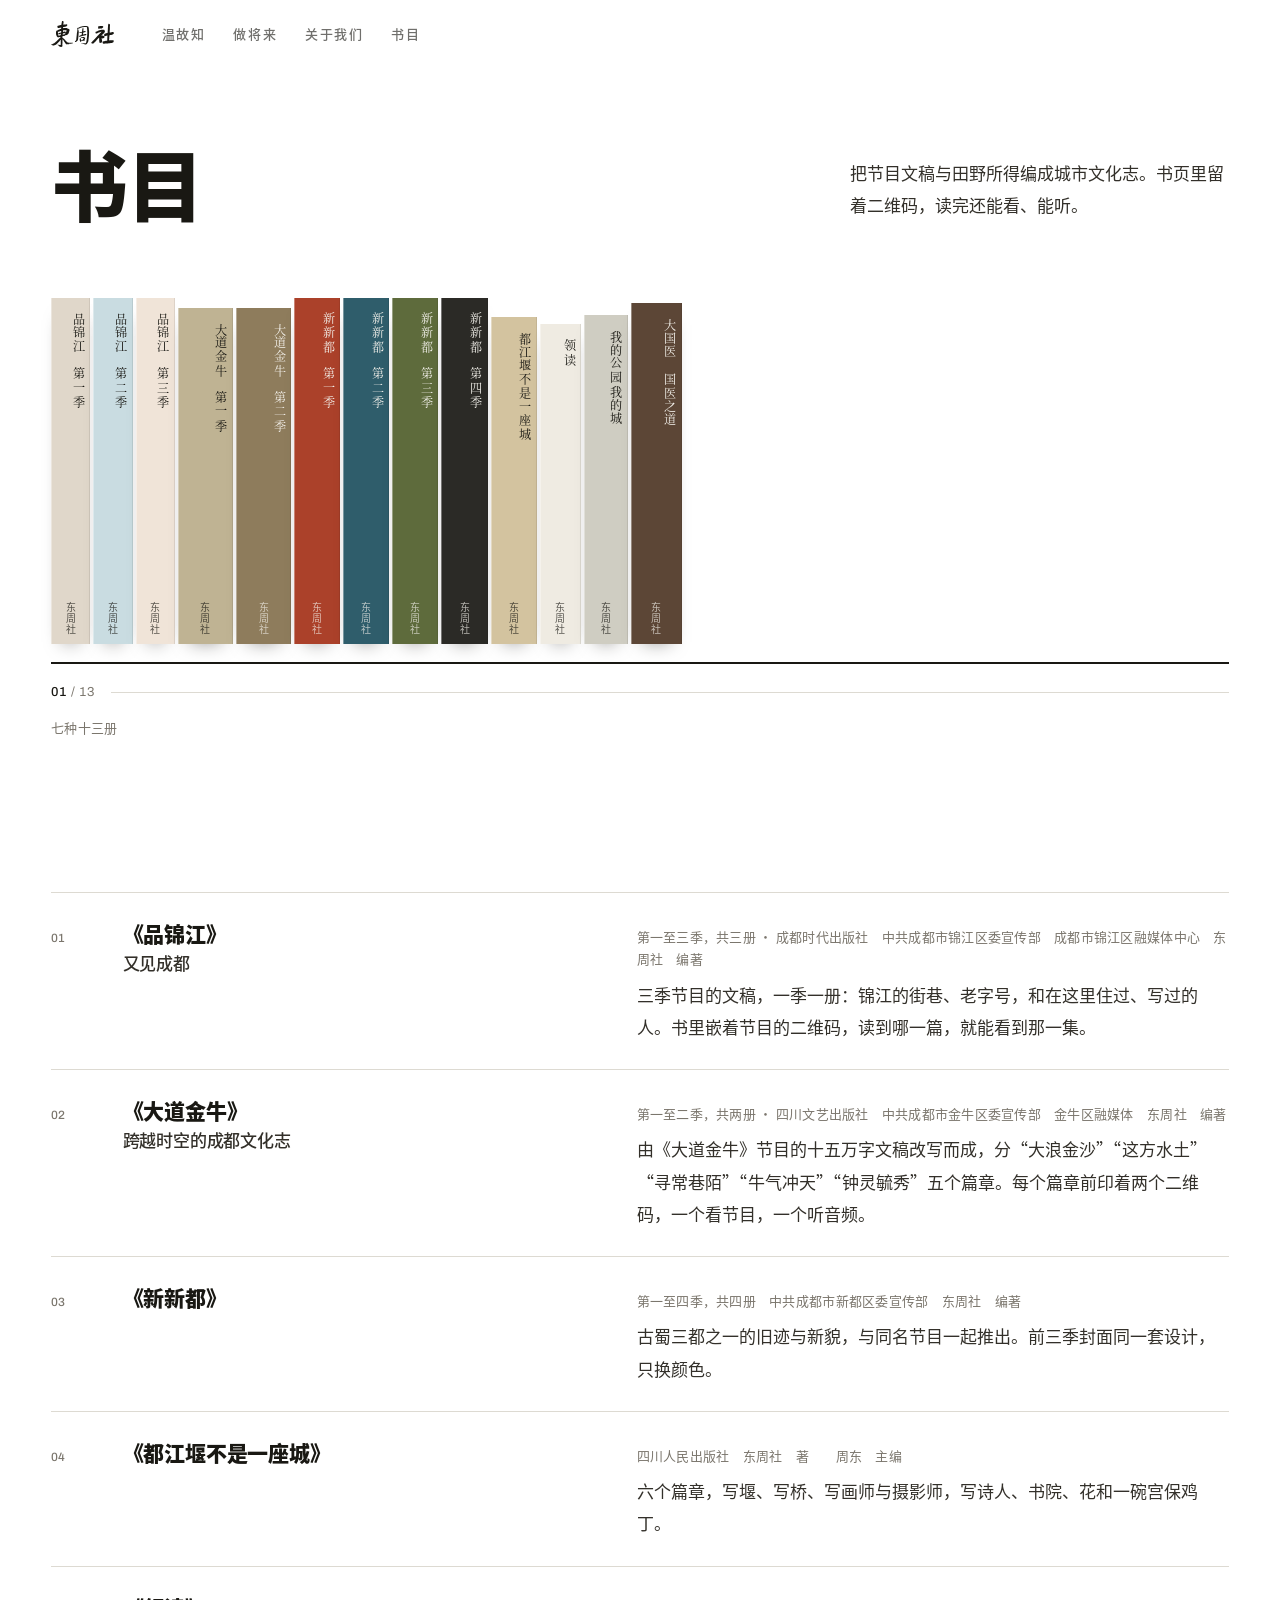
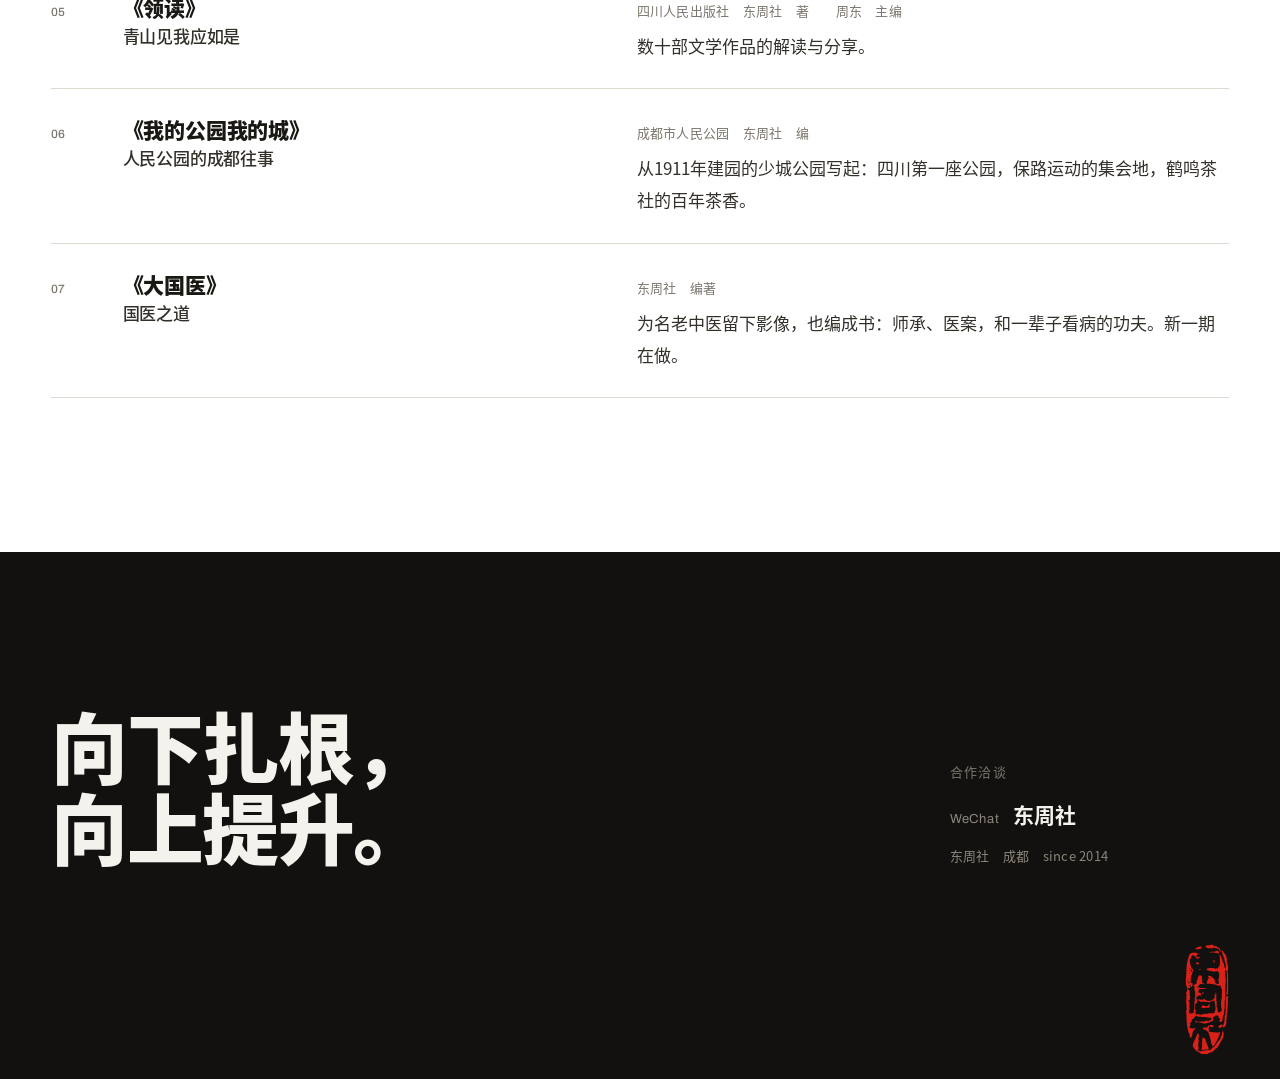
==== commit c7de085e: "手机版：一屏一句；触屏适配；书目加季、加大国医" ====
--- a/books.html
+++ b/books.html
@@ -28,7 +28,7 @@
 </header>
 <main id="main" class="page">
 <header class="sh wrap"><h1 class="sh__title" data-split data-r>书目</h1><p class="sh__lead" data-r>把节目文稿与田野所得编成城市文化志。书页里留着二维码，读完还能看、能听。</p></header>
-<div class="shelf wrap" data-r><div class="shelf__row"><a class="spine spine--ink" href="#b01" style="--c:#E0D7CA;--w:34;--h:300" title="品锦江　第一季"><span class="spine__title">品锦江　第一季</span><span class="spine__pub">东周社</span></a><a class="spine spine--ink" href="#b01" style="--c:#C9DCE1;--w:34;--h:300" title="品锦江　第二季"><span class="spine__title">品锦江　第二季</span><span class="spine__pub">东周社</span></a><a class="spine spine--ink" href="#b01" style="--c:#F0E4D8;--w:34;--h:300" title="品锦江　第三季"><span class="spine__title">品锦江　第三季</span><span class="spine__pub">东周社</span></a><a class="spine spine--ink" href="#b02" style="--c:#BFB393;--w:48;--h:292" title="大道金牛　第一季"><span class="spine__title">大道金牛　第一季</span><span class="spine__pub">东周社</span></a><a class="spine spine--paper" href="#b02" style="--c:#8E7C5C;--w:48;--h:292" title="大道金牛　第二季"><span class="spine__title">大道金牛　第二季</span><span class="spine__pub">东周社</span></a><a class="spine spine--paper" href="#b03" style="--c:#AB412A;--w:40;--h:300" title="新新都　第一季"><span class="spine__title">新新都　第一季</span><span class="spine__pub">东周社</span></a><a class="spine spine--paper" href="#b03" style="--c:#2F5D6B;--w:40;--h:300" title="新新都　第二季"><span class="spine__title">新新都　第二季</span><span class="spine__pub">东周社</span></a><a class="spine spine--paper" href="#b03" style="--c:#5E6B3C;--w:40;--h:300" title="新新都　第三季"><span class="spine__title">新新都　第三季</span><span class="spine__pub">东周社</span></a><a class="spine spine--paper" href="#b03" style="--c:#2B2A26;--w:40;--h:300" title="新新都　第四季"><span class="spine__title">新新都　第四季</span><span class="spine__pub">东周社</span></a><a class="spine spine--ink" href="#b04" style="--c:#D3C39F;--w:40;--h:284" title="都江堰不是一座城"><span class="spine__title">都江堰不是一座城</span><span class="spine__pub">东周社</span></a><a class="spine spine--ink" href="#b05" style="--c:#EFEBE2;--w:36;--h:278" title="领读"><span class="spine__title">领读</span><span class="spine__pub">东周社</span></a><a class="spine spine--ink" href="#b06" style="--c:#CFCDC2;--w:38;--h:286" title="我的公园我的城"><span class="spine__title">我的公园我的城</span><span class="spine__pub">东周社</span></a><a class="spine spine--paper" href="#b07" style="--c:#5C4636;--w:44;--h:296" title="大国医　国医之道"><span class="spine__title">大国医　国医之道</span><span class="spine__pub">东周社</span></a></div><p class="shelf__cap note">七种十三册</p></div>
+<div class="shelf wrap" data-r><div class="shelf__row" data-band><a class="spine spine--ink" href="#b01" style="--c:#E0D7CA;--w:34;--h:300" title="品锦江　第一季"><span class="spine__title">品锦江　第一季</span><span class="spine__pub">东周社</span></a><a class="spine spine--ink" href="#b01" style="--c:#C9DCE1;--w:34;--h:300" title="品锦江　第二季"><span class="spine__title">品锦江　第二季</span><span class="spine__pub">东周社</span></a><a class="spine spine--ink" href="#b01" style="--c:#F0E4D8;--w:34;--h:300" title="品锦江　第三季"><span class="spine__title">品锦江　第三季</span><span class="spine__pub">东周社</span></a><a class="spine spine--ink" href="#b02" style="--c:#BFB393;--w:48;--h:292" title="大道金牛　第一季"><span class="spine__title">大道金牛　第一季</span><span class="spine__pub">东周社</span></a><a class="spine spine--paper" href="#b02" style="--c:#8E7C5C;--w:48;--h:292" title="大道金牛　第二季"><span class="spine__title">大道金牛　第二季</span><span class="spine__pub">东周社</span></a><a class="spine spine--paper" href="#b03" style="--c:#AB412A;--w:40;--h:300" title="新新都　第一季"><span class="spine__title">新新都　第一季</span><span class="spine__pub">东周社</span></a><a class="spine spine--paper" href="#b03" style="--c:#2F5D6B;--w:40;--h:300" title="新新都　第二季"><span class="spine__title">新新都　第二季</span><span class="spine__pub">东周社</span></a><a class="spine spine--paper" href="#b03" style="--c:#5E6B3C;--w:40;--h:300" title="新新都　第三季"><span class="spine__title">新新都　第三季</span><span class="spine__pub">东周社</span></a><a class="spine spine--paper" href="#b03" style="--c:#2B2A26;--w:40;--h:300" title="新新都　第四季"><span class="spine__title">新新都　第四季</span><span class="spine__pub">东周社</span></a><a class="spine spine--ink" href="#b04" style="--c:#D3C39F;--w:40;--h:284" title="都江堰不是一座城"><span class="spine__title">都江堰不是一座城</span><span class="spine__pub">东周社</span></a><a class="spine spine--ink" href="#b05" style="--c:#EFEBE2;--w:36;--h:278" title="领读"><span class="spine__title">领读</span><span class="spine__pub">东周社</span></a><a class="spine spine--ink" href="#b06" style="--c:#CFCDC2;--w:38;--h:286" title="我的公园我的城"><span class="spine__title">我的公园我的城</span><span class="spine__pub">东周社</span></a><a class="spine spine--paper" href="#b07" style="--c:#5C4636;--w:44;--h:296" title="大国医　国医之道"><span class="spine__title">大国医　国医之道</span><span class="spine__pub">东周社</span></a></div><p class="shelf__cap note">七种十三册</p></div>
 <ol class="entries wrap"><li class="entry" id="b01" data-r>
   <p class="entry__no">01</p>
   <h2 class="entry__title">《品锦江》<span class="entry__sub">又见成都</span></h2>
--- a/assets/css/bai.css
+++ b/assets/css/bai.css
@@ -49,15 +49,15 @@
 .mark { font-size: var(--fs-note); font-weight: 500; letter-spacing: .12em; color: var(--zhu); }
 .more { position: relative; display: inline-block; padding-bottom: 2px; font-size: var(--fs-note); font-weight: 500; letter-spacing: .1em; line-height: 1.6; white-space: nowrap; }
 .more::after { content: "→"; margin-left: 8px; display: inline-block; transition: transform .4s var(--ease-out); }
-.more:hover { color: var(--zhu); }
-.more:hover::after { transform: translateX(6px); }
+@media (hover: hover) { .more:hover { color: var(--zhu); } .more:hover::after { transform: translateX(6px); } }
 .more[aria-disabled="true"] { opacity: .4; pointer-events: none; }
 .zoom { cursor: zoom-in; display: block; }
 
 
 .tone-ink { background: var(--d-bg); color: var(--d-fg); }
 .tone-ink .note { color: var(--d-gray); }
-.tone-ink .more:hover, .tone-ink .mark { color: var(--zhu-2); }
+.tone-ink .mark { color: var(--zhu-2); }
+@media (hover: hover) { .tone-ink .more:hover { color: var(--zhu-2); } }
 .tone-ink ::selection { background: var(--zhu-2); color: var(--d-bg); }
 
 
@@ -68,7 +68,8 @@
 .nav[data-hero="true"] .nav__brand img { opacity: 0; }
 .nav__menu { display: flex; gap: 28px; margin-left: 8px; }
 .nav__menu a { font-size: var(--fs-note); font-weight: 500; letter-spacing: .12em; opacity: .62; transition: opacity .3s; }
-.nav__menu a:hover, .nav__menu a[aria-current="true"] { opacity: 1; }
+.nav__menu a[aria-current="true"] { opacity: 1; }
+@media (hover: hover) { .nav__menu a:hover { opacity: 1; } }
 .nav[data-tone="dark"] { color: var(--d-fg); }
 .nav[data-tone="dark"]::before { background: color-mix(in srgb, var(--d-bg) 80%, transparent); }
 .nav[data-tone="dark"] .nav__brand img { filter: invert(94%) sepia(6%) saturate(301%) hue-rotate(5deg); }
@@ -108,12 +109,20 @@
 .idx__no { font-size: var(--fs-note); color: var(--gray); font-variation-settings: "wdth" 115; font-weight: 700; }
 .idx__name { font-weight: 700; font-size: var(--fs-big); line-height: 1.15; letter-spacing: -.01em; transition: transform .5s var(--ease-out), color .3s; transform-origin: left; }
 .idx__desc { color: var(--gray); font-size: var(--fs-body); }
-.idx__list li a:hover .idx__name { transform: translateX(12px); color: var(--zhu); }
+@media (hover: hover) { .idx__list li a:hover .idx__name { transform: translateX(12px); color: var(--zhu); } }
 .idx__preview { position: fixed; z-index: 70; width: clamp(140px, 14vw, 220px); aspect-ratio: 3 / 4; pointer-events: none; opacity: 0; transform: translate(-50%, -50%) scale(.92) rotate(-2deg); transition: opacity .35s var(--ease), transform .5s var(--ease-out); overflow: hidden; background: var(--bg-2); box-shadow: 0 30px 60px -30px rgb(0 0 0 / .45); }
 .idx__preview.is-on { opacity: 1; transform: translate(-50%, -50%) rotate(0); }
 .idx__preview img { width: 100%; height: 100%; object-fit: cover; }
-@media (max-width: 900px) { .idx__list li a { grid-template-columns: 1fr; gap: 4px; } .idx__preview { display: none; } }
-@media (hover: none) { .idx__preview { display: none; } }
+
+.idx__thumb { display: none; }
+@media (max-width: 900px), (hover: none) {
+  .idx__list li a { grid-template-columns: minmax(0, 1fr) 64px; grid-template-areas: "name thumb" "desc thumb"; align-items: center; column-gap: 20px; row-gap: 4px; padding: 16px 0; }
+  .idx__name { grid-area: name; } .idx__desc { grid-area: desc; }
+  .idx__thumb { display: block; grid-area: thumb; width: 64px; aspect-ratio: 3 / 4; overflow: hidden; background: var(--bg-2); }
+  .idx__thumb img { width: 100%; height: 100%; object-fit: cover; }
+  .idx__list li a:active .idx__name { color: var(--zhu); }
+  .idx__preview { display: none; }
+}
 
 
 .sh { display: grid; grid-template-columns: repeat(var(--cols), minmax(0, 1fr)); column-gap: var(--gap); row-gap: 16px; align-items: end; padding-top: var(--sp); padding-bottom: var(--sp-2); }
@@ -174,11 +183,6 @@
 .also__v { color: var(--ink-2); }
 .also .more { justify-self: end; }
 @media (max-width: 900px) { .also { grid-template-columns: 1fr; } .also .more { justify-self: start; } }
-.marquee { overflow: hidden; -webkit-mask-image: linear-gradient(to right, transparent, #000 6%, #000 94%, transparent); mask-image: linear-gradient(to right, transparent, #000 6%, #000 94%, transparent); }
-.marquee__track { display: flex; gap: 48px; width: max-content; white-space: nowrap; will-change: transform; }
-.m .marquee__track { animation: marquee var(--dur, 40s) linear infinite; }
-.marquee:hover .marquee__track { animation-play-state: paused; }
-@keyframes marquee { to { transform: translateX(calc(-1 * var(--w, 50%))); } }
 @media (max-width: 1100px) { .works { grid-template-columns: repeat(2, minmax(0, 1fr)); } }
 @media (max-width: 560px) { .works { grid-template-columns: 1fr; } }
 
@@ -197,6 +201,16 @@
 html:not(.m) .strip { height: auto; }
 html:not(.m) .strip__stick { position: static; height: auto; }
 html:not(.m) .strip__track { overflow-x: auto; width: auto; padding-right: var(--edge); }
+
+
+
+.band__meta { display: flex; align-items: center; gap: 16px; margin-top: 16px; }
+.band__count { font-family: var(--latin); font-size: var(--fs-note); color: var(--gray); letter-spacing: .06em; white-space: nowrap; font-variant-numeric: tabular-nums; }
+.band__count b { color: var(--ink); font-weight: 500; }
+.band__bar { flex: 1; height: 1px; background: var(--line); position: relative; }
+.band__bar b { position: absolute; left: 0; top: -1px; height: 3px; width: 100%; background: var(--ink); transform-origin: left; transform: scaleX(var(--p, 0)); transition: transform .12s linear; }
+.tone-ink .band__bar { background: var(--d-line); } .tone-ink .band__bar b { background: var(--d-fg); } .tone-ink .band__count b { color: var(--d-fg); }
+.gallery + .band__meta { margin-inline: max(var(--edge), (100vw - 1600px) / 2); margin-top: 0; }
 
 
 .salon { display: grid; grid-template-columns: repeat(var(--cols), minmax(0, 1fr)); column-gap: var(--gap); padding: var(--sp) 0 var(--sp-2); align-items: start; }
@@ -246,7 +260,7 @@
 .gallery.is-dragging a { pointer-events: none; }
 .gallery > li { flex: none; width: clamp(200px, 22vw, 340px); scroll-snap-align: start; display: grid; gap: 12px; }
 .gallery img { width: 100%; aspect-ratio: 3 / 4; object-fit: cover; transition: transform .8s var(--ease-out); -webkit-user-drag: none; }
-.gallery li:hover img { transform: scale(1.03); }
+@media (hover: hover) { .gallery li:hover img { transform: scale(1.03); } }
 .gallery__cap { font-size: var(--fs-note); color: var(--d-gray); }
 .ddq { padding: var(--sp-2) 0 var(--sp); display: grid; grid-template-columns: minmax(0, 1fr); gap: 24px; }
 .ddq__box { display: grid; grid-template-columns: auto 1fr; gap: 40px; align-items: center; padding: clamp(28px, 4vw, 56px); background: var(--d-fg); color: var(--ink); }
@@ -302,7 +316,7 @@
 .reader__text p { color: var(--ink-2); }
 .reader__title { font-weight: 900; font-size: var(--fs-big); line-height: 1.1; letter-spacing: -.02em; color: var(--ink); }
 .reader__close { position: sticky; top: 0; float: right; margin: -24px -24px 0 0; width: 44px; height: 44px; border: 1px solid var(--line); border-radius: 50%; background: var(--bg); font-size: var(--fs-sub); line-height: 1; transition: transform .4s var(--ease-out); }
-.reader__close:hover { transform: rotate(90deg); }
+@media (hover: hover) { .reader__close:hover { transform: rotate(90deg); } }
 @keyframes pop { from { opacity: 0; transform: translateY(24px) scale(.98); } to { opacity: 1; transform: none; } }
 .lightbox { width: 100vw; height: 100dvh; max-width: none; max-height: none; margin: 0; padding: 56px 40px 24px; border: 0; background: rgb(18 17 16 / .97); color: var(--d-fg); display: grid; grid-template-rows: minmax(0, 1fr) auto; gap: 20px; }
 .lightbox:not([open]) { display: none; }
@@ -316,7 +330,7 @@
 .lightbox__cap { color: var(--d-fg-2); }
 .lightbox__src, .lightbox__count { color: var(--d-gray); }
 .lightbox__btn { position: absolute; display: grid; place-items: center; width: 48px; height: 48px; border: 1px solid var(--d-line); border-radius: 50%; background: transparent; color: var(--d-fg); font-size: var(--fs-sub); line-height: 1; }
-.lightbox__btn:hover { color: var(--zhu-2); border-color: var(--zhu-2); }
+@media (hover: hover) { .lightbox__btn:hover { color: var(--zhu-2); border-color: var(--zhu-2); } }
 .lightbox__close { top: 24px; right: 40px; }
 .lightbox__prev { left: 24px; top: 50%; transform: translateY(-50%); }
 .lightbox__next { right: 24px; top: 50%; transform: translateY(-50%); }
@@ -332,7 +346,8 @@
 .spine--paper { color: var(--d-fg); }
 .spine__title { display: block; font-family: var(--serif); font-weight: 400; font-size: clamp(.7rem, .95vw, 1rem); letter-spacing: .14em; white-space: nowrap; }
 .spine__pub { position: absolute; bottom: 10px; left: 50%; transform: translateX(-50%); font-family: var(--sans); font-size: 10px; letter-spacing: .1em; opacity: .7; white-space: nowrap; }
-.spine:hover { transform: translateY(-10px); }
+@media (hover: hover) { .spine:hover { transform: translateY(-10px); } }
+.spine:active { transform: translateY(-6px); }
 .shelf__cap { margin-top: 12px; }
 .entries { display: grid; }
 .entry { display: grid; grid-template-columns: 3em minmax(0, 5fr) minmax(0, 6fr); column-gap: var(--gap); padding: 26px 0; border-top: 1px solid var(--line); align-items: baseline; }
@@ -350,14 +365,32 @@
 }
 @media (max-width: 560px) { .shelf { --u: .5px; } .spine { padding: 10px 0 8px; } .spine__pub { display: none; } }
 
+
+
+html { -webkit-tap-highlight-color: transparent; }
+@media (hover: none) {
+  .more { display: inline-flex; align-items: center; min-height: 44px; padding: 0 18px; border: 1px solid var(--ink); border-radius: 999px; }
+  .more:active { background: var(--ink); color: var(--bg); }
+  .tone-ink .more { border-color: var(--d-fg-2); }
+  .tone-ink .more:active { background: var(--d-fg); color: var(--d-bg); }
+  .more[aria-disabled="true"] { border-style: dashed; }
+  .nav__menu a { padding: 12px 0; }
+  .sh__tags { gap: 16px; }
+  .also .more { margin-top: 8px; }
+}
+
 @media (prefers-reduced-motion: reduce) { *, *::before, *::after { animation-duration: 0s !important; transition-duration: 0s !important; transition-delay: 0s !important; } }
 
 
 @media (max-width: 720px) {
   :root { --sp: 72px; --sp-2: 40px; --fs-body: 1rem; }
   body { line-height: 1.85; }
-  .hero { min-height: 86svh; padding-top: calc(var(--nav-h) + 4vh); }
+  :root { --fs-mega: 19vw; --fs-huge: 2.75rem; }
+  .hero { min-height: 100svh; padding-top: calc(var(--nav-h) + 2vh); padding-bottom: 28px; }
+  .hero__words { letter-spacing: -.03em; line-height: 1.02; }
   .hero__words .w:nth-child(2) { padding-left: .55em; }
+  .hero__foot { gap: 20px; }
+  .hero__mark { width: 120px; }
   .hero__what { font-size: 1.0625rem; }
   .idx__lead { font-size: 1.0625rem; }
   .idx__list li a { padding: 18px 0; }
@@ -367,13 +400,17 @@
   .place__quote { font-size: 1.0625rem; }
   .strip { height: auto; }
   .strip__stick { position: static; height: auto; overflow: visible; display: grid; gap: 14px; padding-block: 0; }
-  .strip__track { --bh: 60svh; width: auto; max-width: 100%; min-width: 0; justify-self: stretch; overflow-x: auto; scroll-snap-type: x mandatory; padding-right: var(--edge); scrollbar-width: none; transform: none !important; }
+  .strip__track { --bh: 62svh; width: auto; max-width: 100%; min-width: 0; justify-self: stretch; overflow-x: auto; scroll-snap-type: x mandatory; scroll-padding-inline: var(--edge); padding-right: var(--edge); scrollbar-width: none; transform: none !important; }
   .strip__track::-webkit-scrollbar { display: none; }
-  .board { scroll-snap-align: center; }
+  .board { scroll-snap-align: start; }
   .strip__count { display: none; }
+  .strip__stick .band__meta { margin-inline: var(--edge); margin-top: 0; }
+  .gallery { scroll-padding-inline: var(--edge); }
+  .gallery > li { width: 72vw; }
+  .poems { scroll-snap-type: x mandatory; scroll-padding-inline: 0; }
+  .poem { scroll-snap-align: end; }
   .poems { --fs: 15px; gap: 28px; }
   .sheet { height: calc(var(--fs) * 24); }
-  .gallery > li { width: 64vw; }
   .product__quote { font-size: 1.5rem; line-height: 1.45; }
   .abroad { row-gap: 16px; }
   .ddq__box { padding: 24px; gap: 20px; }
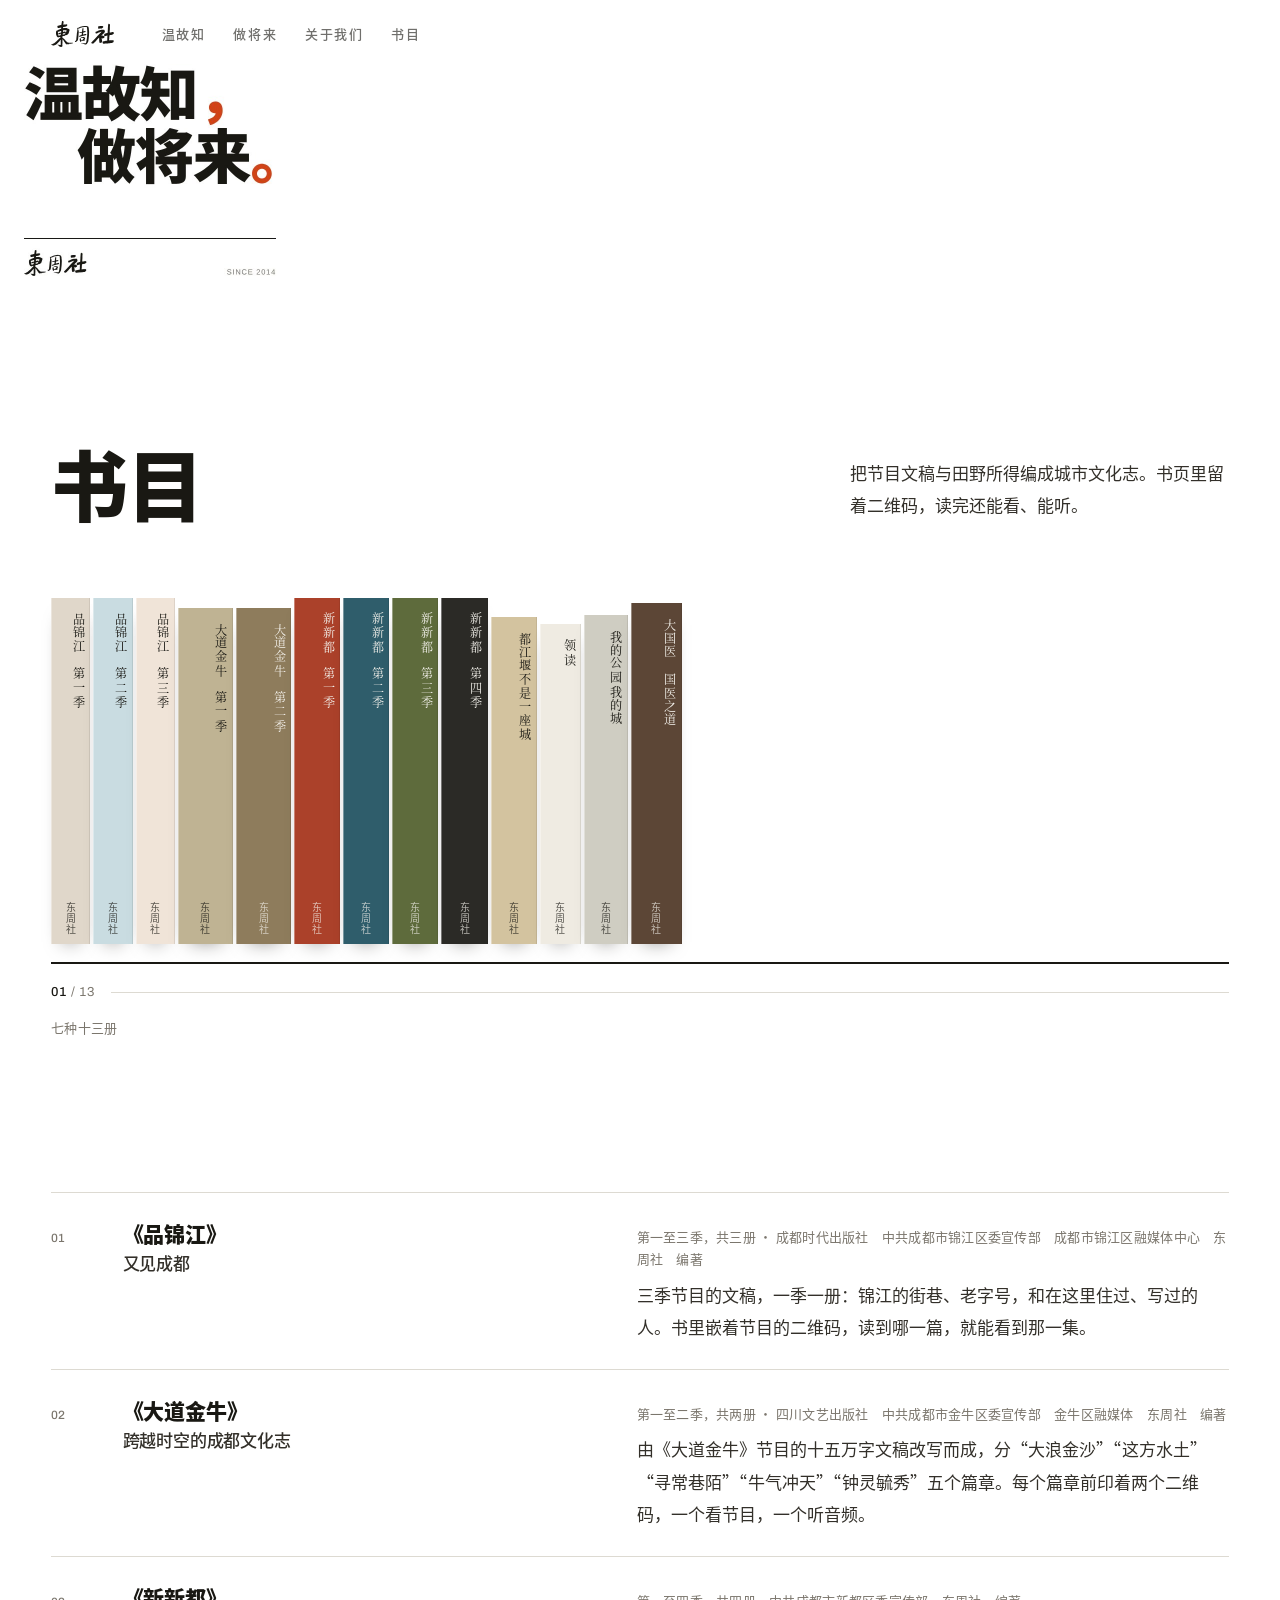
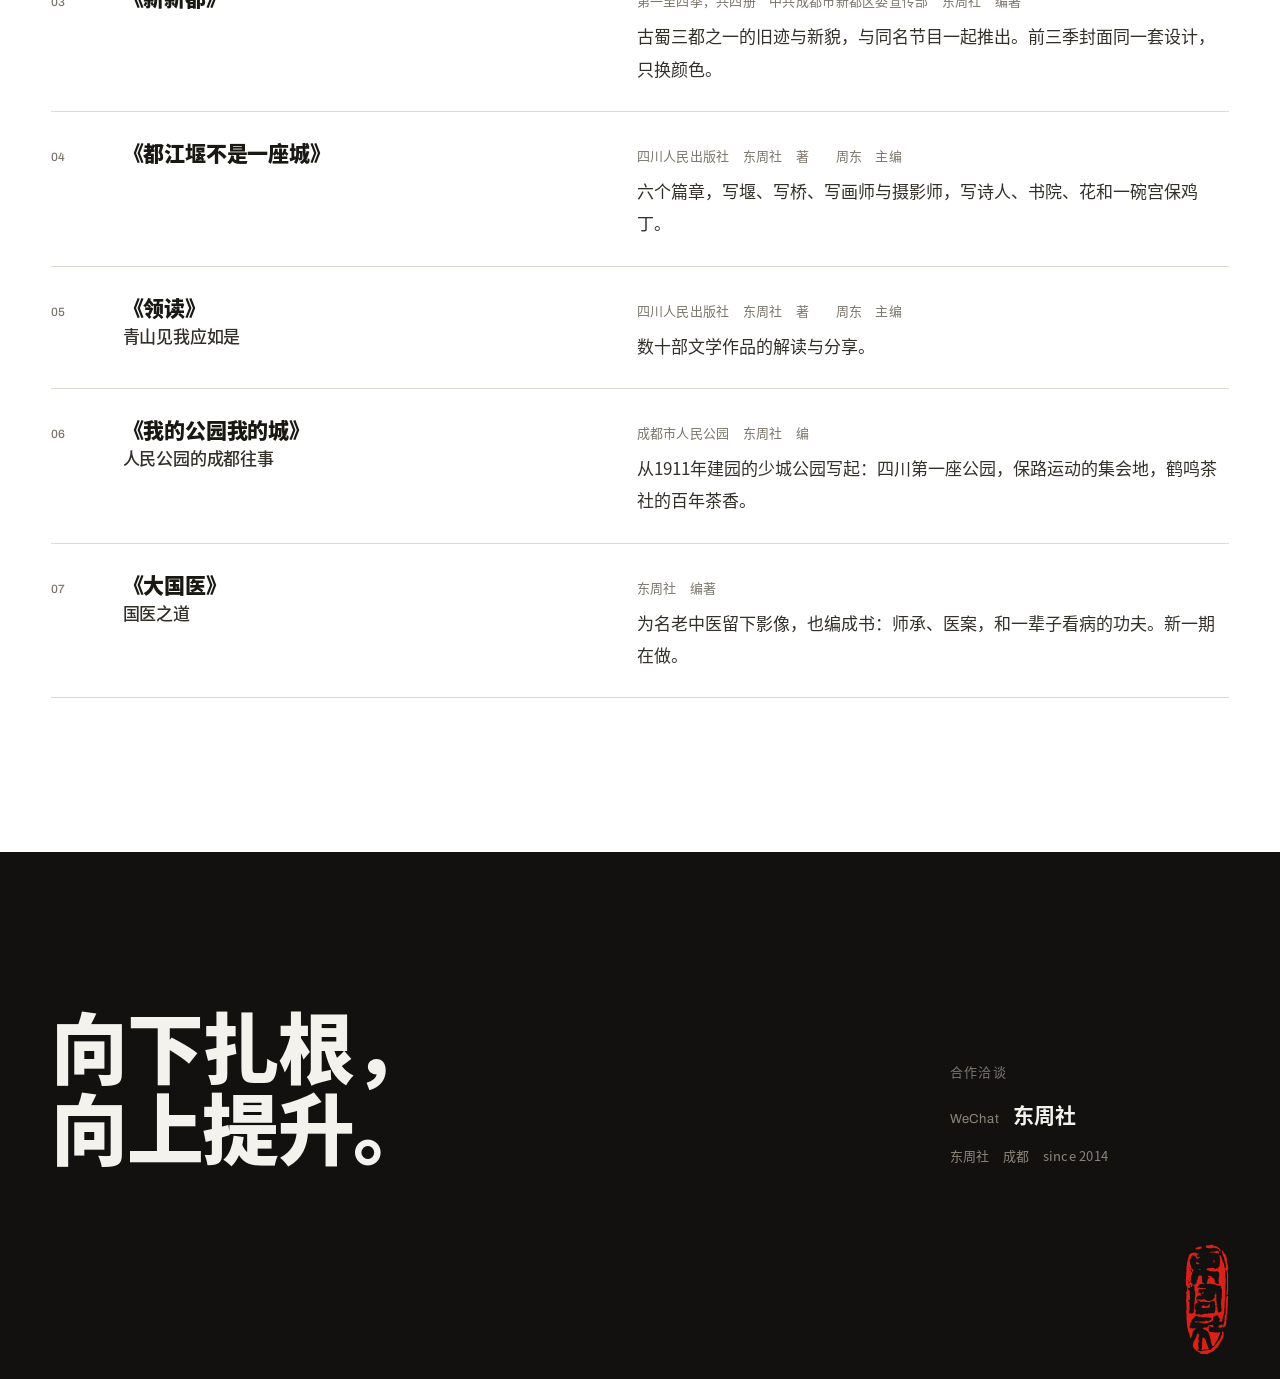
==== commit e8d6d7b3: "分享卡片与图标" ====
--- a/books.html
+++ b/books.html
@@ -7,6 +7,19 @@
 <meta name="theme-color" content="#FFFFFF">
 <title>东周社 · 书目</title>
 <meta name="description" content="东周社编著、出版的城市文化志与读本。">
+<link rel="icon" href="favicon.ico" sizes="32x32">
+<link rel="icon" href="assets/img/share/icon-192.png" type="image/png" sizes="192x192">
+<link rel="apple-touch-icon" href="assets/img/share/icon-180.png">
+<meta property="og:type" content="website">
+<meta property="og:site_name" content="东周社">
+<meta property="og:title" content="东周社 · 书目">
+<meta property="og:description" content="东周社编著、出版的城市文化志与读本。">
+<meta property="og:url" content="https://sydonz.github.io/site/books.html">
+<meta property="og:image" content="https://sydonz.github.io/site/assets/img/share/share.jpg">
+<meta property="og:image:width" content="1200">
+<meta property="og:image:height" content="630">
+<meta name="twitter:card" content="summary_large_image">
+<meta itemprop="image" content="https://sydonz.github.io/site/assets/img/share/share-sq.jpg">
 <link rel="preload" href="assets/fonts/dzs-sans-900.woff2" as="font" type="font/woff2" crossorigin>
 <link rel="preload" href="assets/fonts/dzs-sans-400.woff2" as="font" type="font/woff2" crossorigin>
 <link rel="stylesheet" href="assets/css/bai.css">
@@ -16,6 +29,7 @@
 <script src="assets/js/lightbox.js" defer></script>
 </head>
 <body>
+<img src="assets/img/share/share-sq.jpg" alt="" width="300" height="300" hidden>
 <a class="skip" href="#main">跳到正文</a>
 <header class="nav" data-tone="light">
   <a class="nav__brand" href="index.html#top" aria-label="东周社，回到页首"><img src="assets/img/logo/dzs-zi.svg" alt="" width="77" height="32"></a>
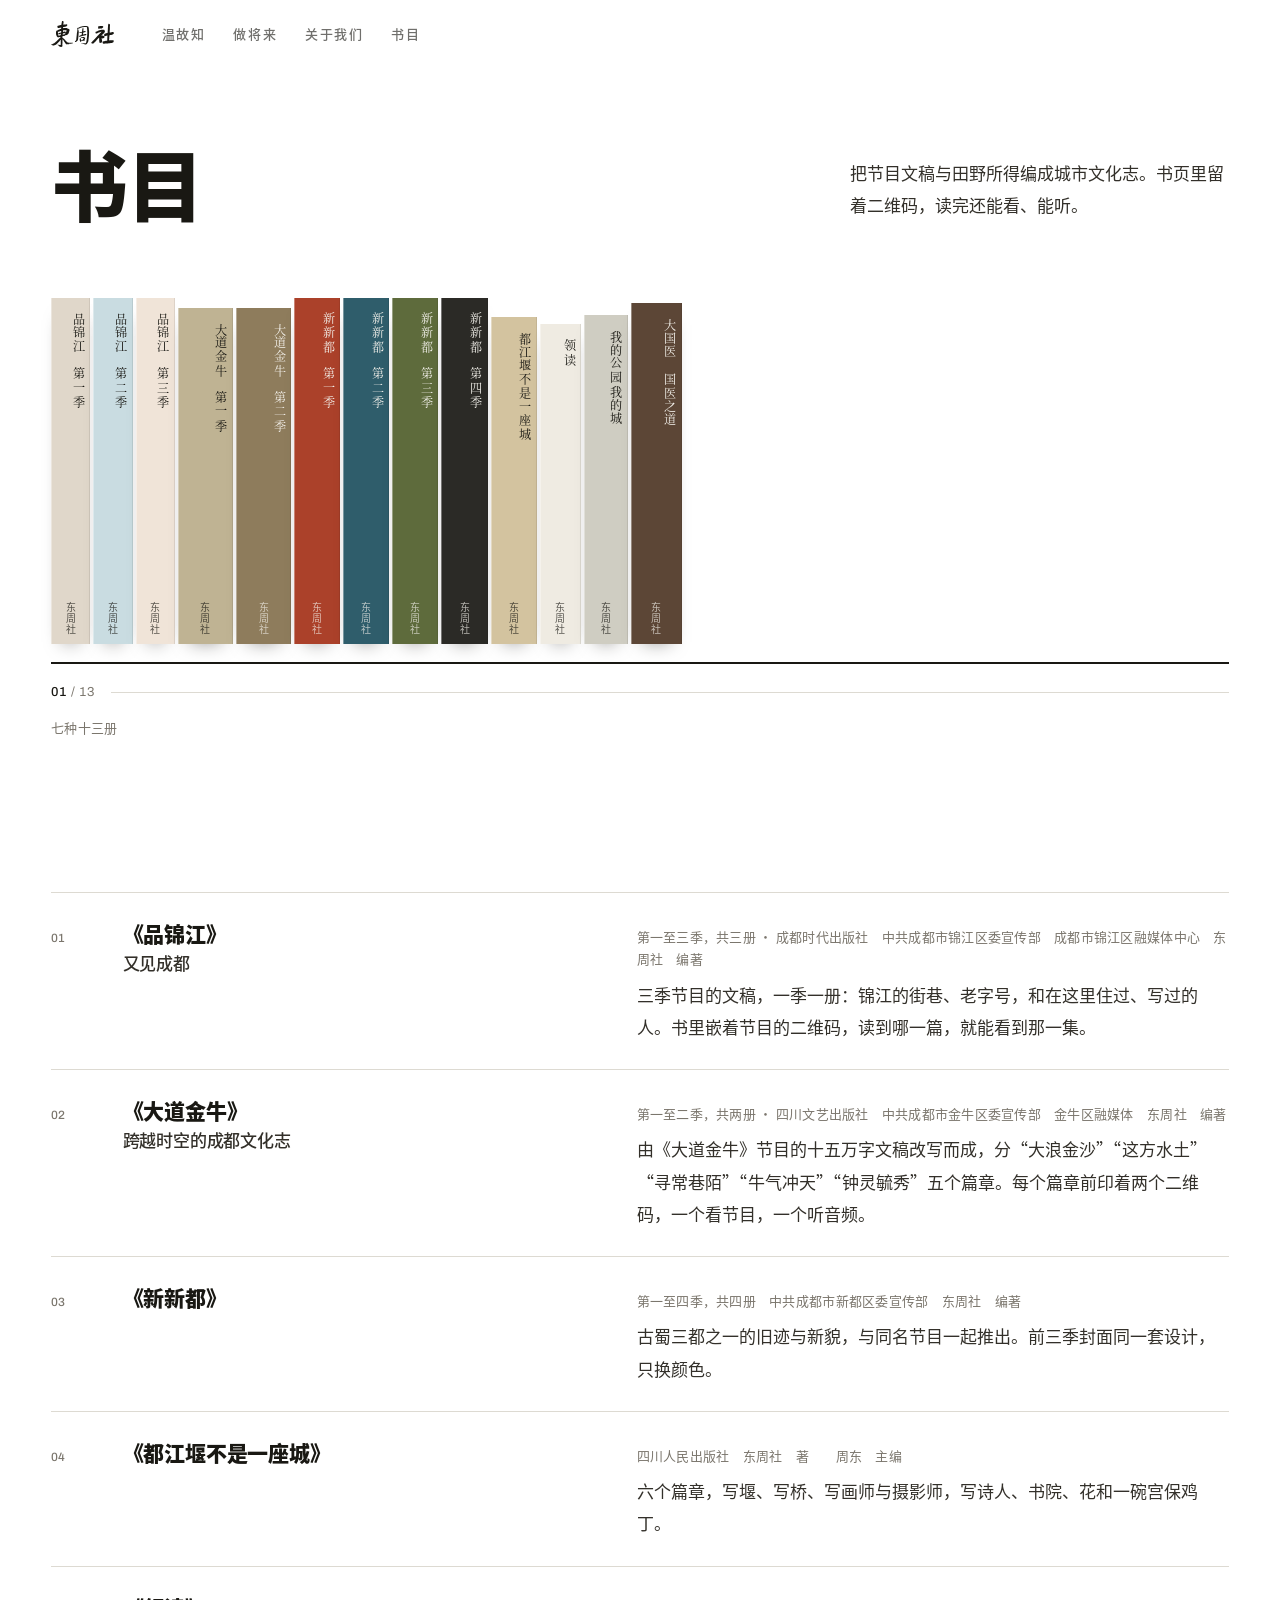
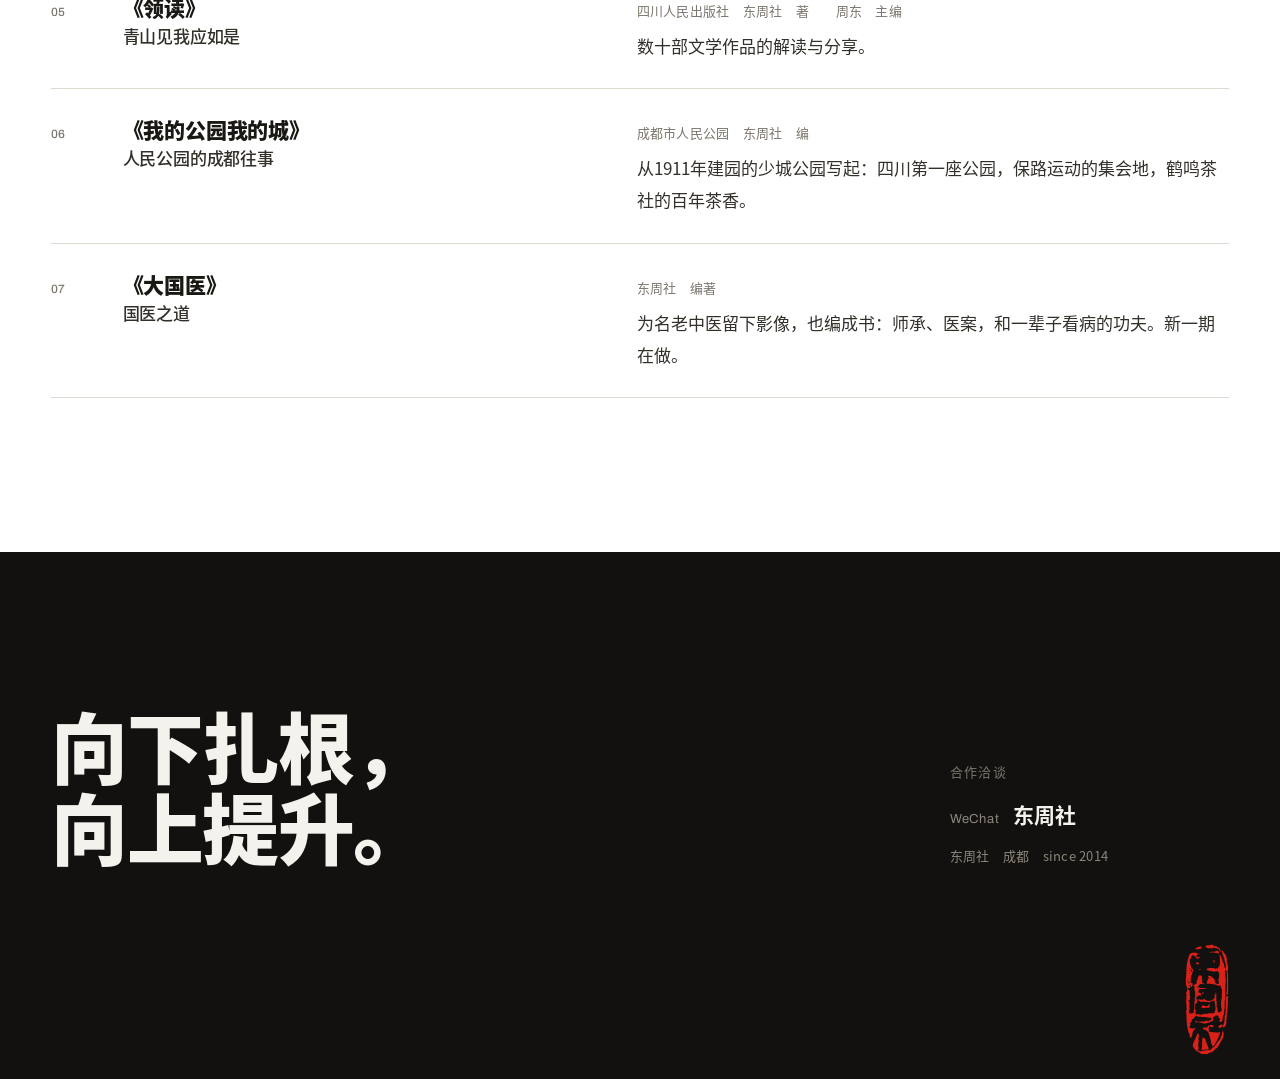
==== commit a97ec828: "手机版文字重写、按意思断行；样式链接带版本号" ====
--- a/books.html
+++ b/books.html
@@ -22,14 +22,14 @@
 <meta itemprop="image" content="https://sydonz.github.io/site/assets/img/share/share-sq.jpg">
 <link rel="preload" href="assets/fonts/dzs-sans-900.woff2" as="font" type="font/woff2" crossorigin>
 <link rel="preload" href="assets/fonts/dzs-sans-400.woff2" as="font" type="font/woff2" crossorigin>
-<link rel="stylesheet" href="assets/css/bai.css">
+<link rel="stylesheet" href="assets/css/bai.css?v=a9e3f4ce">
 <script>if (!matchMedia("(prefers-reduced-motion: reduce)").matches) document.documentElement.classList.add("m");</script>
-<script src="assets/js/lenis.min.js" defer></script>
-<script src="assets/js/bai.js" defer></script>
-<script src="assets/js/lightbox.js" defer></script>
+<script src="assets/js/lenis.min.js?v=a9e3f4ce" defer></script>
+<script src="assets/js/bai.js?v=a9e3f4ce" defer></script>
+<script src="assets/js/lightbox.js?v=a9e3f4ce" defer></script>
 </head>
 <body>
-<img src="assets/img/share/share-sq.jpg" alt="" width="300" height="300" hidden>
+<img src="assets/img/share/share-sq.jpg" alt="" width="300" height="300" hidden style="display:none">
 <a class="skip" href="#main">跳到正文</a>
 <header class="nav" data-tone="light">
   <a class="nav__brand" href="index.html#top" aria-label="东周社，回到页首"><img src="assets/img/logo/dzs-zi.svg" alt="" width="77" height="32"></a>
--- a/assets/css/bai.css
+++ b/assets/css/bai.css
@@ -108,7 +108,7 @@
 .idx__list li:last-child a { border-bottom: 1px solid var(--line); }
 .idx__no { font-size: var(--fs-note); color: var(--gray); font-variation-settings: "wdth" 115; font-weight: 700; }
 .idx__name { font-weight: 700; font-size: var(--fs-big); line-height: 1.15; letter-spacing: -.01em; transition: transform .5s var(--ease-out), color .3s; transform-origin: left; }
-.idx__desc { color: var(--gray); font-size: var(--fs-body); }
+.idx__desc { color: var(--gray); font-size: var(--fs-body); text-wrap: pretty; }
 @media (hover: hover) { .idx__list li a:hover .idx__name { transform: translateX(12px); color: var(--zhu); } }
 .idx__preview { position: fixed; z-index: 70; width: clamp(140px, 14vw, 220px); aspect-ratio: 3 / 4; pointer-events: none; opacity: 0; transform: translate(-50%, -50%) scale(.92) rotate(-2deg); transition: opacity .35s var(--ease), transform .5s var(--ease-out); overflow: hidden; background: var(--bg-2); box-shadow: 0 30px 60px -30px rgb(0 0 0 / .45); }
 .idx__preview.is-on { opacity: 1; transform: translate(-50%, -50%) rotate(0); }
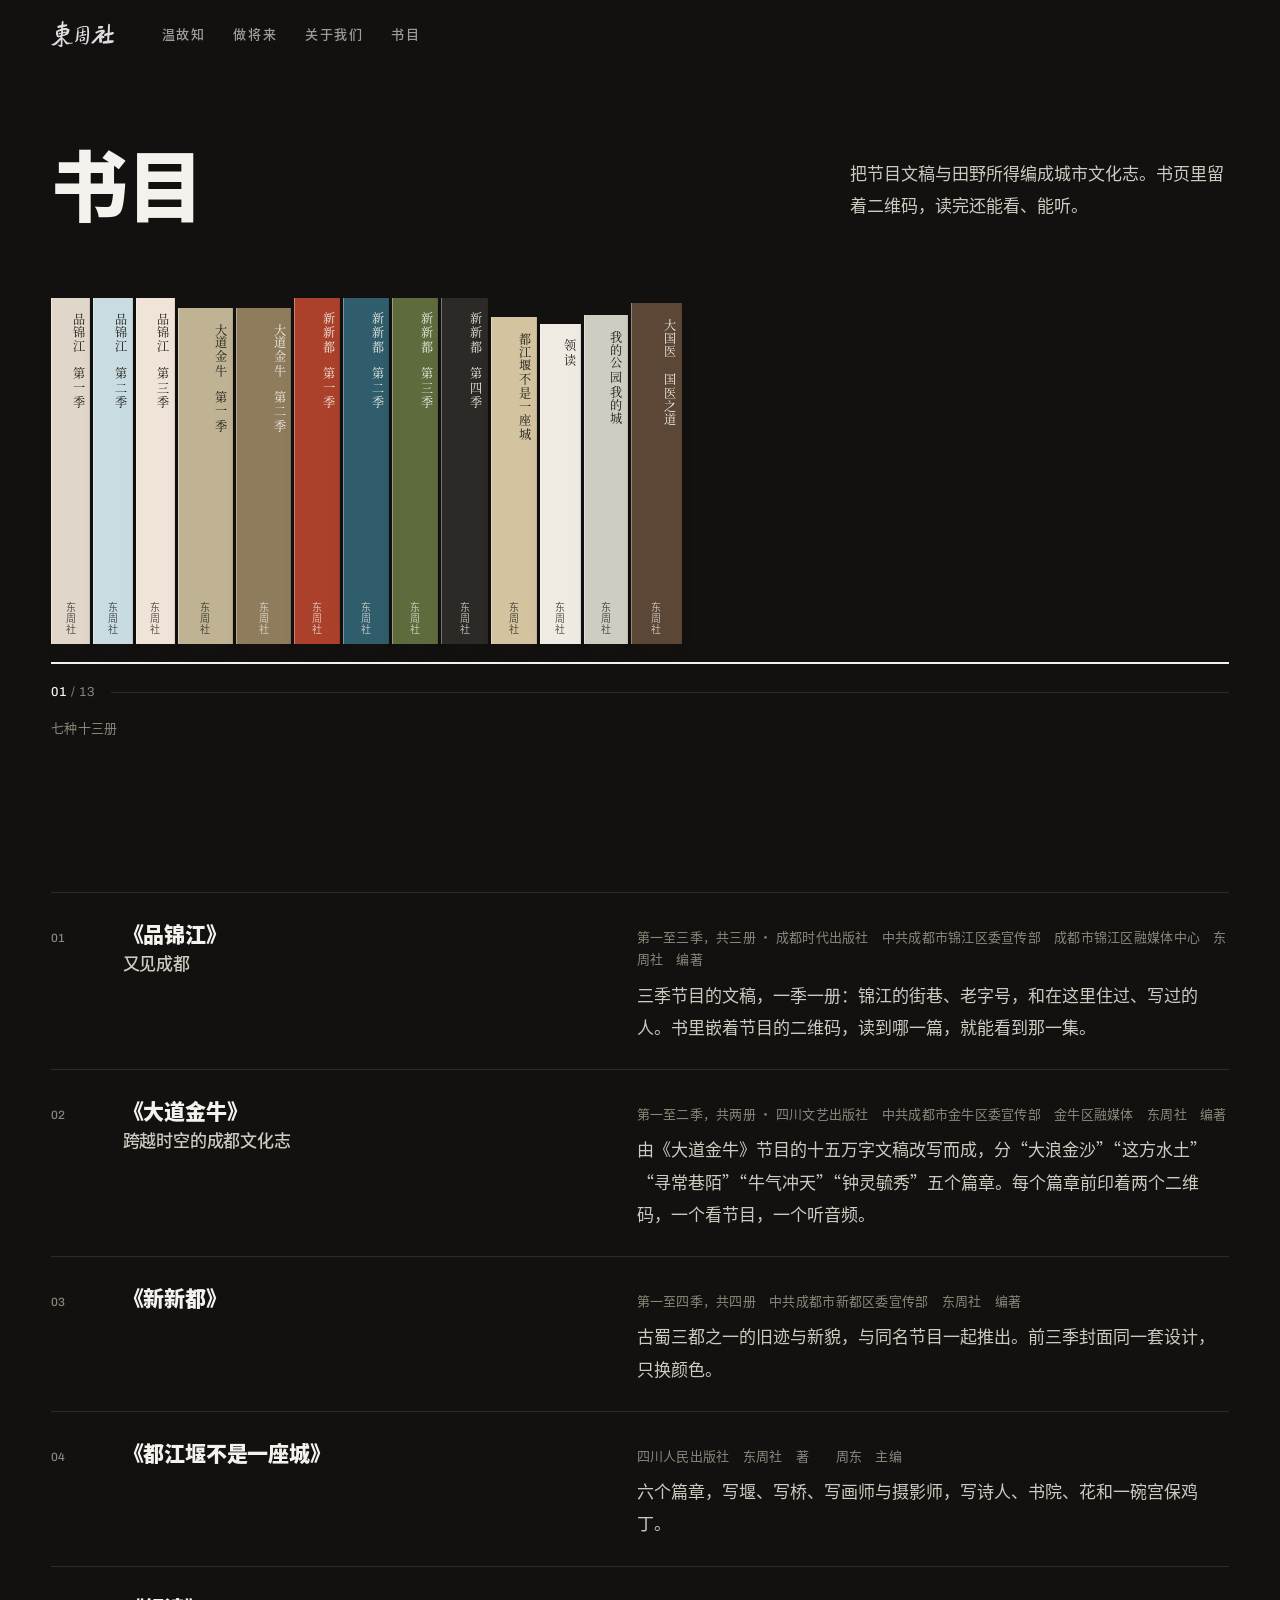
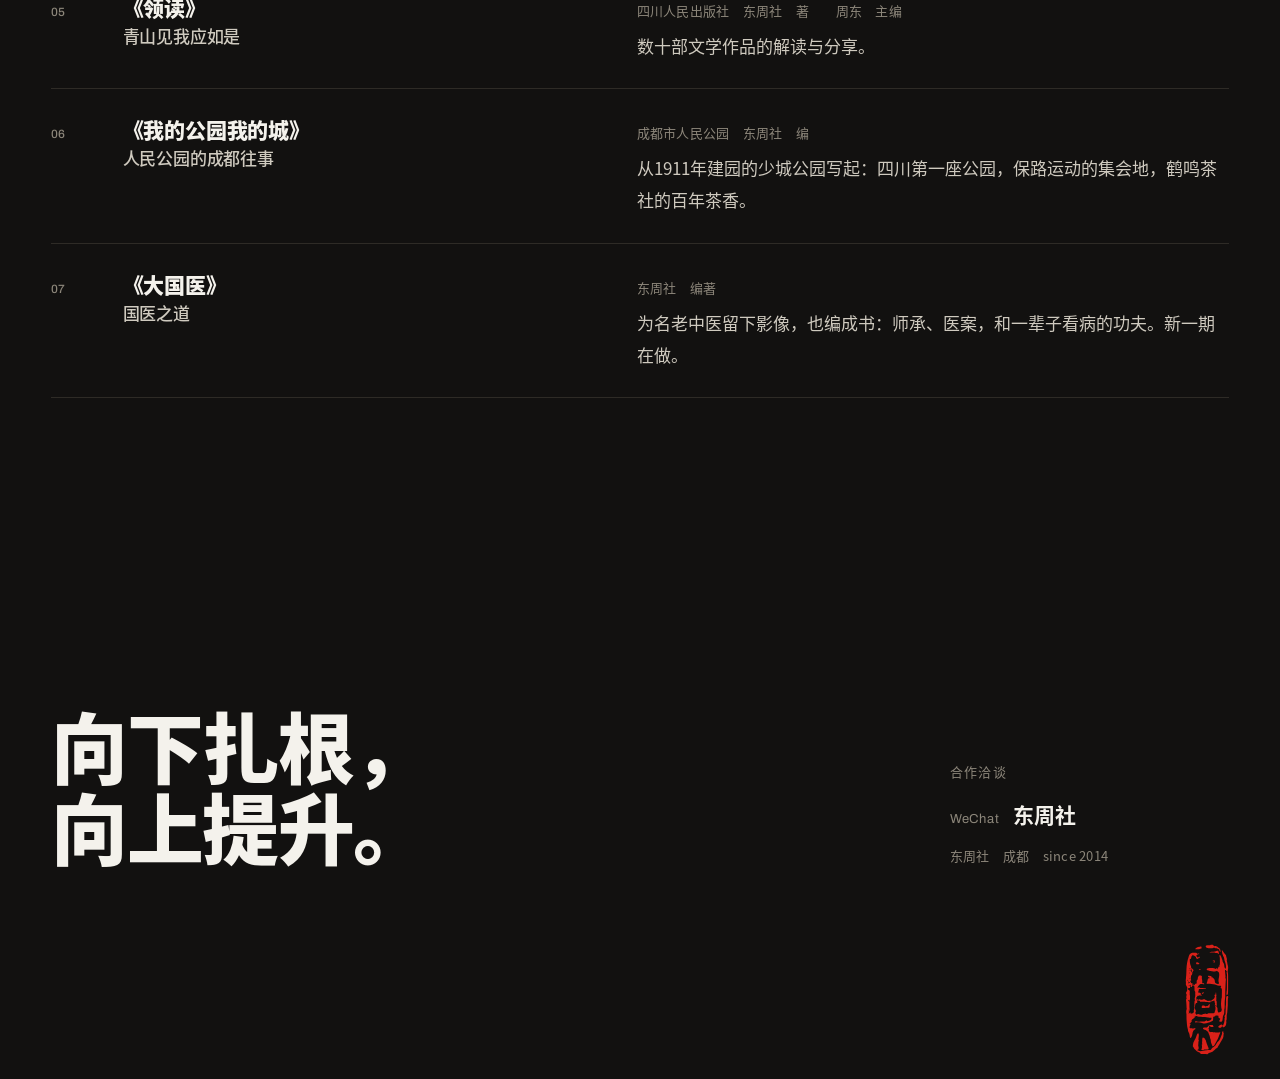
==== commit cacade39: "全站墨底" ====
--- a/books.html
+++ b/books.html
@@ -4,7 +4,7 @@
 <meta charset="utf-8">
 <meta name="viewport" content="width=device-width, initial-scale=1, viewport-fit=cover">
 <meta name="robots" content="noindex, nofollow">
-<meta name="theme-color" content="#FFFFFF">
+<meta name="theme-color" content="#121110">
 <title>东周社 · 书目</title>
 <meta name="description" content="东周社编著、出版的城市文化志与读本。">
 <link rel="icon" href="favicon.ico" sizes="32x32">
@@ -22,11 +22,11 @@
 <meta itemprop="image" content="https://sydonz.github.io/site/assets/img/share/share-sq.jpg">
 <link rel="preload" href="assets/fonts/dzs-sans-900.woff2" as="font" type="font/woff2" crossorigin>
 <link rel="preload" href="assets/fonts/dzs-sans-400.woff2" as="font" type="font/woff2" crossorigin>
-<link rel="stylesheet" href="assets/css/bai.css?v=a9e3f4ce">
+<link rel="stylesheet" href="assets/css/bai.css?v=249bf2bc">
 <script>if (!matchMedia("(prefers-reduced-motion: reduce)").matches) document.documentElement.classList.add("m");</script>
-<script src="assets/js/lenis.min.js?v=a9e3f4ce" defer></script>
-<script src="assets/js/bai.js?v=a9e3f4ce" defer></script>
-<script src="assets/js/lightbox.js?v=a9e3f4ce" defer></script>
+<script src="assets/js/lenis.min.js?v=249bf2bc" defer></script>
+<script src="assets/js/bai.js?v=249bf2bc" defer></script>
+<script src="assets/js/lightbox.js?v=249bf2bc" defer></script>
 </head>
 <body>
 <img src="assets/img/share/share-sq.jpg" alt="" width="300" height="300" hidden style="display:none">
@@ -86,7 +86,7 @@
 </footer>
 <template id="r-dufu"><div class="reader__text"><p class="latin sh__no">04</p><p class="reader__title">行走杜甫</p><p>沿着杜甫一生走过的路：长安、洛阳、秦州、同谷、成都、夔州，一直到湖湘。</p><p>周东带着自己读了多年的杜甫上路，让道路、地形、史料和路上遇见的人来回答他，有时也难住他。诗句在这里是证词，要拿到现场去对质。我们想遇见的，是一个还没有被写成“诗圣”的人：拖家带口，在乱世里找活路，一路走，一路写。</p></div></template>
 <template id="r-mengchang"><div class="reader__text"><p class="latin sh__no">05</p><p class="reader__title">巴蜀人物志 · 第一部《孟昶》</p><p>一次讲一位巴蜀人物。人物和史料是真的，逐条分级；故事按戏来写。</p><p>广政二十七年（964）除夕，孟昶嫌学士拟的桃符词不够工整，亲笔写下这一副。后人常把它当作最早的一副春联。宋人修史时，这句过年的吉祥话成了亡国的谶语。剧就从这里开始：记录是谁写的。</p><p>正史里的孟昶是降王，是奢靡之君。我们想讲另一个孟昶：他没有拿百姓的性命去换一个王朝的体面。被押往汴梁那天，成都百姓沿路相送。</p><p class="reader__title">放弃需要勇气。</p></div></template>
-<template id="r-zhoudong"><div class="reader__text"><p class="reader__title">周东</p><p>从警十年，在新闻媒体一线三十一载。上世纪九十年代初加入成都电视台，做过主持人、记者、编导与总制片人，参与创办《今晚800》《新闻背景》《平安成都》《红绿灯》等栏目。三十多年里，他在演播室与田野之间，与众多学者、作家、艺术家对谈。东周社做内容的方法，就从这里来。</p><p class="note">社会职务（选）：四川省人民政府文史研究馆特约研究院馆员 · 中国电视艺术家协会主持人专委会副会长 · 四川省传统文化促进会副会长 · 草堂书院特聘专家 · 成都阅读协会副会长 · 四川师范大学、四川传媒学院客座教授</p></div></template>
+<template id="r-zhoudong"><div class="reader__text"><p class="reader__title">周东</p><p>从警十年，做新闻三十一年。上世纪九十年代初进成都电视台，做过主持人、记者、编导、总制片人，参与创办《今晚800》《新闻背景》《平安成都》《红绿灯》等栏目。三十多年，在演播室与田野之间，与学者、作家、艺术家对谈。东周社做内容的方法，从这里来。</p><p class="note">社会职务（选）：四川省人民政府文史研究馆特约研究院馆员 · 中国电视艺术家协会主持人专委会副会长 · 四川省传统文化促进会副会长 · 草堂书院特聘专家 · 成都阅读协会副会长 · 四川师范大学、四川传媒学院客座教授</p></div></template>
 <dialog class="reader" aria-label="全文"><button class="reader__close" type="button" aria-label="关闭">×</button><div class="reader__content"></div></dialog>
 <dialog class="lightbox" aria-label="大图">
   <div class="lightbox__stage"></div>
--- a/assets/css/bai.css
+++ b/assets/css/bai.css
@@ -7,9 +7,11 @@
 
 
 :root {
-  color-scheme: light;
-  --bg: #FFFFFF; --bg-2: #F1F0EC; --ink: #191813; --ink-2: #33302A; --gray: #7B766D; --line: #DDDAD2;
-  --zhu: #D14418; --zhu-2: #EE7A5C;
+  color-scheme: dark;
+  
+  --bg: #121110; --bg-2: #1C1A17; --ink: #F4F2EC; --ink-2: #CFCABF; --gray: #8C867A; --line: #2E2B26;
+  --zhu: #E25A2E; --zhu-2: #EE7A5C;
+  --paper: #F4F2EC; --paper-ink: #191813; --paper-ink-2: #33302A; --paper-gray: #7B766D; --paper-line: #DDDAD2;
   --d-bg: #121110; --d-bg-2: #1C1A17; --d-fg: #F4F2EC; --d-fg-2: #C9C4B8; --d-gray: #8C867A; --d-line: #2E2B26;
 
   --sans: "DZS Sans", "Noto Sans SC", "PingFang SC", "Microsoft YaHei", system-ui, sans-serif;
@@ -72,7 +74,7 @@
 @media (hover: hover) { .nav__menu a:hover { opacity: 1; } }
 .nav[data-tone="dark"] { color: var(--d-fg); }
 .nav[data-tone="dark"]::before { background: color-mix(in srgb, var(--d-bg) 80%, transparent); }
-.nav[data-tone="dark"] .nav__brand img { filter: invert(94%) sepia(6%) saturate(301%) hue-rotate(5deg); }
+.nav__brand img, .hero__mark { filter: invert(94%) sepia(6%) saturate(301%) hue-rotate(5deg); }   
 @media (max-width: 720px) { .nav { gap: 16px; } .nav__menu { gap: 14px; } .nav__menu a { letter-spacing: .04em; } }
 
 
@@ -263,10 +265,10 @@
 @media (hover: hover) { .gallery li:hover img { transform: scale(1.03); } }
 .gallery__cap { font-size: var(--fs-note); color: var(--d-gray); }
 .ddq { padding: var(--sp-2) 0 var(--sp); display: grid; grid-template-columns: minmax(0, 1fr); gap: 24px; }
-.ddq__box { display: grid; grid-template-columns: auto 1fr; gap: 40px; align-items: center; padding: clamp(28px, 4vw, 56px); background: var(--d-fg); color: var(--ink); }
+.ddq__box { display: grid; grid-template-columns: auto 1fr; gap: 40px; align-items: center; padding: clamp(28px, 4vw, 56px); background: var(--paper); color: var(--paper-ink); }
 .ddq__box img { width: clamp(120px, 14vw, 200px); }
 .ddq__title { font-weight: 900; font-size: var(--fs-big); line-height: 1; letter-spacing: -.02em; }
-.ddq__box .latin { margin-top: 10px; font-size: var(--fs-note); letter-spacing: .2em; color: var(--gray); }
+.ddq__box .latin { margin-top: 10px; font-size: var(--fs-note); letter-spacing: .2em; color: var(--paper-gray); }
 .ddq__lead { margin-top: 14px; font-size: var(--fs-sub); }
 @media (max-width: 720px) { .ddq__box { grid-template-columns: 1fr; } }
 
@@ -309,13 +311,14 @@
 @media (max-width: 900px) { .end__line, .end__contact { grid-column: 1 / -1; } .end__seal { grid-column: 1; justify-self: start; } }
 
 
-.reader { width: min(100% - 40px, 820px); max-height: calc(100dvh - 96px); margin: auto; padding: 48px clamp(24px, 6vw, 72px); border: 0; background: var(--bg); color: var(--ink); overflow: auto; }
+.reader { width: min(100% - 40px, 820px); max-height: calc(100dvh - 96px); margin: auto; padding: 48px clamp(24px, 6vw, 72px); border: 0; background: var(--paper); color: var(--paper-ink); overflow: auto; }
 .reader[open] { animation: pop .6s var(--ease-out); }
 .reader::backdrop { background: rgb(18 17 16 / .78); -webkit-backdrop-filter: blur(8px); backdrop-filter: blur(8px); }
 .reader__text { display: grid; gap: 18px; }
-.reader__text p { color: var(--ink-2); }
-.reader__title { font-weight: 900; font-size: var(--fs-big); line-height: 1.1; letter-spacing: -.02em; color: var(--ink); }
-.reader__close { position: sticky; top: 0; float: right; margin: -24px -24px 0 0; width: 44px; height: 44px; border: 1px solid var(--line); border-radius: 50%; background: var(--bg); font-size: var(--fs-sub); line-height: 1; transition: transform .4s var(--ease-out); }
+.reader__text p { color: var(--paper-ink-2); }
+.reader .note { color: var(--paper-gray); }
+.reader__title { font-weight: 900; font-size: var(--fs-big); line-height: 1.1; letter-spacing: -.02em; color: var(--paper-ink); }
+.reader__close { position: sticky; top: 0; float: right; margin: -24px -24px 0 0; width: 44px; height: 44px; border: 1px solid var(--paper-line); border-radius: 50%; background: var(--paper); font-size: var(--fs-sub); line-height: 1; transition: transform .4s var(--ease-out); }
 @media (hover: hover) { .reader__close:hover { transform: rotate(90deg); } }
 @keyframes pop { from { opacity: 0; transform: translateY(24px) scale(.98); } to { opacity: 1; transform: none; } }
 .lightbox { width: 100vw; height: 100dvh; max-width: none; max-height: none; margin: 0; padding: 56px 40px 24px; border: 0; background: rgb(18 17 16 / .97); color: var(--d-fg); display: grid; grid-template-rows: minmax(0, 1fr) auto; gap: 20px; }
@@ -342,8 +345,8 @@
 .shelf { --u: clamp(.72px, .09vw, 1.3px); padding-bottom: var(--sp); }
 .shelf__row { display: flex; align-items: flex-end; gap: 3px; padding: 0 0 18px; border-bottom: 2px solid var(--ink); }
 .spine { position: relative; display: block; width: calc(var(--w) * var(--u)); height: calc(var(--h) * var(--u)); background: var(--c); writing-mode: vertical-rl; text-orientation: mixed; font-feature-settings: "vert", "vrt2"; padding: 14px 0 10px; box-shadow: inset -1px 0 0 rgb(0 0 0 / .08), inset 1px 0 0 rgb(255 255 255 / .35), 0 10px 18px -12px rgb(25 24 19 / .5); transition: transform .5s var(--ease-out); }
-.spine--ink { color: var(--ink); }
-.spine--paper { color: var(--d-fg); }
+.spine--ink { color: var(--paper-ink); }
+.spine--paper { color: var(--paper); }
 .spine__title { display: block; font-family: var(--serif); font-weight: 400; font-size: clamp(.7rem, .95vw, 1rem); letter-spacing: .14em; white-space: nowrap; }
 .spine__pub { position: absolute; bottom: 10px; left: 50%; transform: translateX(-50%); font-family: var(--sans); font-size: 10px; letter-spacing: .1em; opacity: .7; white-space: nowrap; }
 @media (hover: hover) { .spine:hover { transform: translateY(-10px); } }
